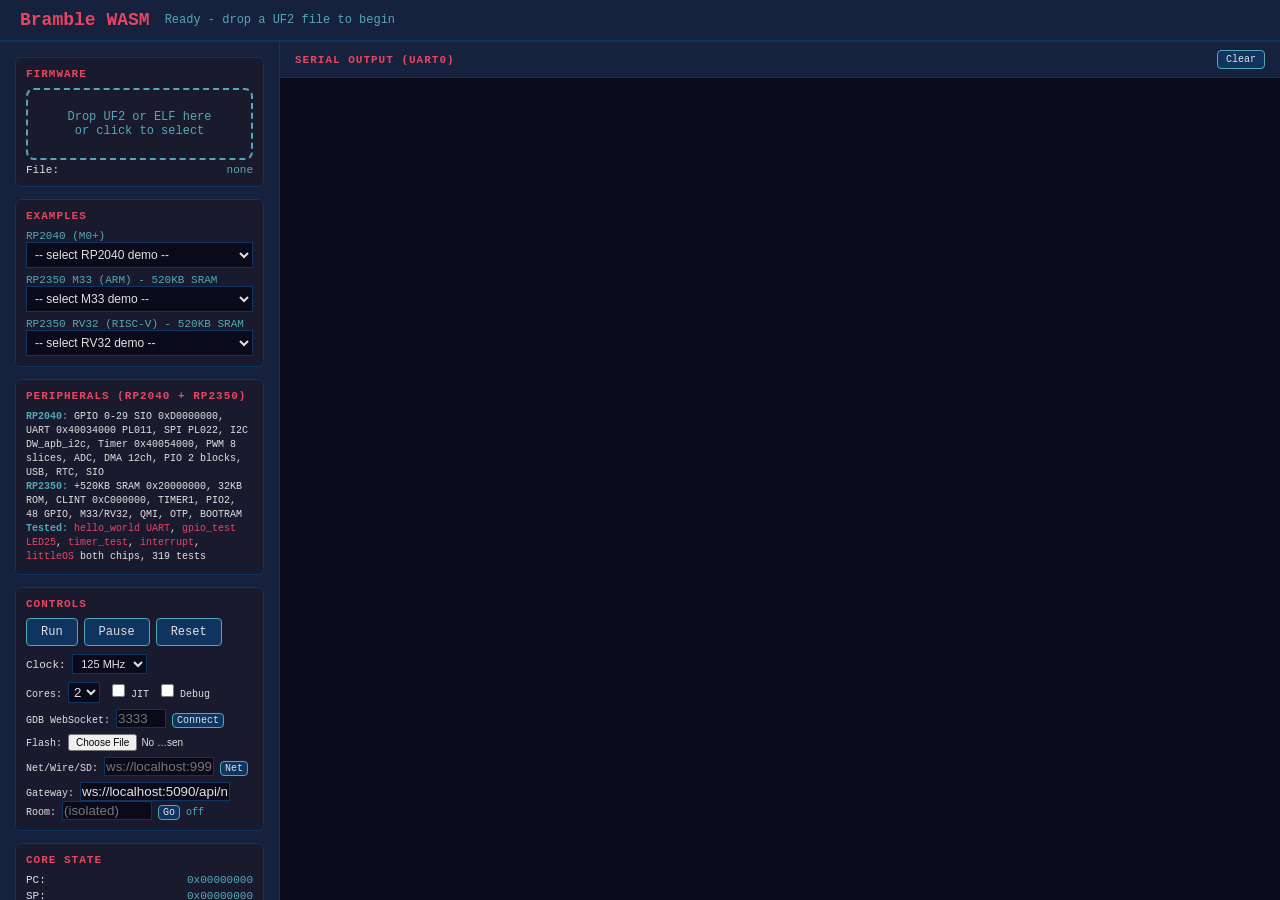
==== web/index.html @ 22266fb5 "BLE ADV + room: H4 ring fix, ADV/scancases, 0x88B5 share + beacons, ble_adv_rv32 + peer test" ====
<!DOCTYPE html>
<html lang="en">
<head>
<meta charset="UTF-8">
<meta name="viewport" content="width=device-width, initial-scale=1.0">
<title>Bramble WASM - RP2350 Emulator</title>
<link rel="icon" type="image/png" href="./bramble-logo.png">
<style>
  * { margin: 0; padding: 0; box-sizing: border-box; }
  body { font-family: 'Courier New', monospace; background: #1a1a2e; color: #e0e0e0; display: flex; flex-direction: column; height: 100vh; }
  header { background: #16213e; padding: 10px 20px; display: flex; align-items: center; gap: 15px; border-bottom: 2px solid #0f3460; }
  header h1 { font-size: 18px; color: #e94560; }
  .status { font-size: 12px; color: #53a8b6; }
  .main { display: flex; flex: 1; overflow: hidden; }
  .sidebar { width: 280px; background: #16213e; border-right: 1px solid #0f3460; padding: 15px; display: flex; flex-direction: column; gap: 12px; overflow-y: auto; }
  .panel { background: #1a1a2e; border: 1px solid #0f3460; border-radius: 6px; padding: 10px; }
  .panel h3 { font-size: 11px; text-transform: uppercase; color: #e94560; margin-bottom: 8px; letter-spacing: 1px; }
  .btn { background: #0f3460; color: #e0e0e0; border: 1px solid #53a8b6; padding: 6px 14px; border-radius: 4px; cursor: pointer; font-family: inherit; font-size: 12px; }
  .btn:hover { background: #53a8b6; color: #1a1a2e; }
  .btn:disabled { opacity: 0.4; cursor: not-allowed; }
  .btn-row { display: flex; gap: 6px; flex-wrap: wrap; }
  .gpio-grid { display: grid; grid-template-columns: repeat(8, 1fr); gap: 3px; }
  .gpio-pin { width: 100%; aspect-ratio: 1; border-radius: 3px; background: #0a0a1a; border: 1px solid #333; display: flex; align-items: center; justify-content: center; font-size: 8px; }
  .gpio-pin.high { background: #e94560; border-color: #e94560; }
  .gpio-pin.low { background: #0a0a1a; }
  .console-area { flex: 1; display: flex; flex-direction: column; overflow: hidden; }
  .console-header { background: #16213e; padding: 8px 15px; border-bottom: 1px solid #0f3460; display: flex; justify-content: space-between; align-items: center; }
  .console-header h3 { font-size: 11px; text-transform: uppercase; color: #e94560; letter-spacing: 1px; }
  #serial-output { flex: 1; background: #0a0a1a; padding: 10px 15px; overflow-y: auto; font-size: 13px; line-height: 1.5; white-space: pre-wrap; word-break: break-all; }
  .drop-zone { border: 2px dashed #53a8b6; border-radius: 8px; padding: 20px; text-align: center; color: #53a8b6; font-size: 12px; cursor: pointer; transition: all 0.2s; }
  .drop-zone:hover, .drop-zone.dragover { background: rgba(83,168,182,0.1); border-color: #e94560; }
  .info-row { display: flex; justify-content: space-between; font-size: 11px; margin-top: 4px; }
  .info-val { color: #53a8b6; }
  .perf { font-size: 10px; color: #666; margin-top: 5px; }
</style>
</head>
<body>

<header>
  <h1>Bramble WASM</h1>
  <span class="status" id="status">Loading...</span>
  <span class="status" id="perf-info"></span>
</header>

<div class="main">
  <div class="sidebar">
    <div class="panel">
      <h3>Firmware</h3>
      <div class="drop-zone" id="drop-zone">
        Drop UF2 or ELF here<br>or click to select
        <input type="file" id="file-input" accept=".uf2,.elf,.bin" style="display:none">
      </div>
      <div class="info-row"><span>File:</span><span class="info-val" id="fw-name">none</span></div>
    </div>

    <div class="panel">
      <h3>Examples</h3>
      <div style="display:flex;flex-direction:column;gap:6px">
        <label style="font-size:11px;color:#53a8b6">RP2040 (M0+)
          <select id="demo-rp2040" style="width:100%;background:#0a0a1a;color:#e0e0e0;border:1px solid #0f3460;padding:4px;font-size:12px" onchange="if(this.value){loadPreset(this.value);this.selectedIndex=0}">
            <option value="">-- select RP2040 demo --</option>
            <option value="hello_world.uf2">hello_world</option>
            <option value="gpio_test.uf2">gpio_test</option>
            <option value="timer_test.uf2">timer</option>
            <option value="interrupt_test.uf2">interrupt</option>
            <option value="name_prompt.uf2">name_prompt</option>
            <option value="littleos.uf2">littleOS</option>
            <option value="micropython_rp2040.uf2">MicroPython</option>
            <option value="spi_test.uf2">SPI 0x4003C000</option>
            <option value="i2c_test.uf2">I2C 0x40044000</option>
            <option value="pwm_test.uf2">PWM</option>
            <option value="adc_test.uf2">ADC</option>
            <option value="dma_test.uf2">DMA</option>
            <option value="pio_test.uf2">PIO</option>
            <option value="usb_test.uf2">USB</option>
            <option value="hello_usb.uf2">hello_usb CDC</option>
            <option value="clocks_test.uf2">Clocks</option>
            <option value="psm_test.uf2">PSM</option>
            <option value="fp_test.uf2">FP dbl</option>
            <option value="ws2812_test.uf2">WS2812</option>
            <option value="rtc_test.uf2">RTC</option>
            <option value="uart_echo.uf2">UART echo</option>
            <option value="wifi_scan.uf2">WiFi scan</option>
            <option value="wifi_ping.uf2">WiFi ping</option>
            <option value="wifi_webserver.uf2">WiFi webserver</option>
          </select>
        </label>
        <label style="font-size:11px;color:#53a8b6">RP2350 M33 (ARM) - 520KB SRAM
          <select id="demo-m33" style="width:100%;background:#0a0a1a;color:#e0e0e0;border:1px solid #0f3460;padding:4px;font-size:12px" onchange="if(this.value){loadPreset(this.value);this.selectedIndex=0}">
            <option value="">-- select M33 demo --</option>
            <option value="littleos_pico2.uf2">littleOS M33</option>
            <option value="hello_world_pico2.uf2">Hello M33</option>
            <option value="gpio_test_pico2.uf2">GPIO M33</option>
            <option value="timer_test_pico2.uf2">Timer M33</option>
            <option value="micropython_rp2350.uf2">MicroPython</option>
            <option value="spi_test_pico2.uf2">SPI M33</option>
            <option value="i2c_test_pico2.uf2">I2C M33</option>
            <option value="pwm_test_pico2.uf2">PWM M33</option>
            <option value="adc_test_pico2.uf2">ADC M33</option>
            <option value="dma_test_pico2.uf2">DMA M33</option>
            <option value="pio_test_pico2.uf2">PIO M33</option>
            <option value="usb_test_pico2.uf2">USB M33</option>
            <option value="clocks_test_pico2.uf2">Clocks M33</option>
            <option value="psm_test_pico2.uf2">PSM M33</option>
            <option value="fp_test_pico2.uf2">FP M33</option>
            <option value="ws2812_test_pico2.uf2">WS2812 M33</option>
            <option value="rtc_test_pico2.uf2">RTC M33</option>
            <option value="uart_echo_pico2.uf2">Echo M33</option>
            <option value="interrupt_test_pico2.uf2">IRQ M33</option>
            <option value="name_prompt_pico2.uf2">Name M33</option>
            <option value="wifi_scan_pico2.uf2">WiFi scan M33</option>
            <option value="wifi_ping_pico2.uf2">WiFi ping M33</option>
            <option value="wifi_webserver_pico2.uf2">WiFi webserver M33</option>
          </select>
        </label>
        <label style="font-size:11px;color:#53a8b6">RP2350 RV32 (RISC-V) - 520KB SRAM
          <select id="demo-rv32" style="width:100%;background:#0a0a1a;color:#e0e0e0;border:1px solid #0f3460;padding:4px;font-size:12px" onchange="if(this.value){loadPreset(this.value);this.selectedIndex=0}">
            <option value="">-- select RV32 demo --</option>
            <option value="littleos_pico2_riscv.uf2">littleOS RV32</option>
            <option value="hello_rv32.uf2">Hello RV32</option>
            <option value="gpio_rv32.uf2">GPIO RV32</option>
            <option value="timer_rv32.uf2">Timer RV32</option>
            <option value="interrupt_rv32.uf2">IRQ RV32</option>
            <option value="dualcore_rv32.uf2">Dual RV32</option>
            <option value="spi_rv32.uf2">SPI RV32</option>
            <option value="i2c_rv32.uf2">I2C RV32</option>
            <option value="pwm_rv32.uf2">PWM RV32</option>
            <option value="adc_rv32.uf2">ADC RV32</option>
            <option value="dma_rv32.uf2">DMA RV32</option>
            <option value="pio_rv32.uf2">PIO RV32</option>
            <option value="usb_rv32.uf2">USB RV32</option>
            <option value="clocks_rv32.uf2">Clocks RV32</option>
            <option value="psm_rv32.uf2">PSM RV32</option>
            <option value="ws2812_rv32.uf2">WS2812 RV32</option>
            <option value="rtc_rv32.uf2">RTC RV32</option>
            <option value="uart_echo_rv32.uf2">Echo RV32</option>
            <option value="name_prompt_rv32.uf2">Name RV32</option>
            <option value="wifi_rv32.uf2">WiFi SPI RV32</option>
            <option value="wifi_scan_rv32.uf2">WiFi scan RV32</option>
            <option value="wifi_ping_rv32.uf2">WiFi ping RV32</option>
            <option value="wifi_join_rv32.uf2">WiFi join RV32</option>
            <option value="wifi_ping6_rv32.uf2">WiFi ping6 RV32</option>
            <option value="wifi_webserver_rv32.uf2">WiFi webserver RV32</option>
            <option value="wifi_ble_adv_rv32.uf2">BLE advertise RV32</option>
          </select>
        </label>
      </div>
    </div>

    <div class="panel">
      <h3>Peripherals (RP2040 + RP2350)</h3>
      <div style="font-size:10px;line-height:1.4">
        <b style="color:#53a8b6">RP2040:</b> GPIO 0-29 SIO 0xD0000000, UART 0x40034000 PL011, SPI PL022, I2C DW_apb_i2c, Timer 0x40054000, PWM 8 slices, ADC, DMA 12ch, PIO 2 blocks, USB, RTC, SIO<br>
        <b style="color:#53a8b6">RP2350:</b> +520KB SRAM 0x20000000, 32KB ROM, CLINT 0xC000000, TIMER1, PIO2, 48 GPIO, M33/RV32, QMI, OTP, BOOTRAM<br>
        <b style="color:#53a8b6">Tested:</b> <span style="color:#e94560">hello_world UART</span>, <span style="color:#e94560">gpio_test LED25</span>, <span style="color:#e94560">timer_test</span>, <span style="color:#e94560">interrupt</span>, <span style="color:#e94560">littleOS</span> both chips, 319 tests
      </div>
    </div>

    <div class="panel">
      <h3>Controls</h3>
      <div class="btn-row">
        <button class="btn" id="btn-run">Run</button>
        <button class="btn" id="btn-pause">Pause</button>
        <button class="btn" id="btn-reset">Reset</button>
      </div>
      <div style="margin-top:8px">
        <label style="font-size:11px">Clock: </label>
        <select id="clock-select" style="background:#0a0a1a;color:#e0e0e0;border:1px solid #0f3460;padding:2px 4px;font-size:11px">
          <option value="1">1 MHz</option>
          <option value="12">12 MHz</option>
          <option value="50">50 MHz</option>
          <option value="125" selected>125 MHz</option>
          <option value="150">150 MHz</option>
          <option value="250">250 MHz</option>
        </select>
      </div>
      <div style="margin-top:8px; font-size:10px">
        <label>Cores: <select id="cores-select" style="background:#0a0a1a;color:#e0e0e0;border:1px solid #0f3460;padding:1px"><option value="1">1</option><option value="2" selected>2</option></select></label>
        <label style="margin-left:6px"><input type="checkbox" id="chk-jit"> JIT</label>
        <label style="margin-left:6px"><input type="checkbox" id="chk-debug"> Debug</label>
      </div>
      <div style="margin-top:6px; font-size:10px">
        <label>GDB WebSocket: <input id="gdb-port" placeholder="3333" style="width:50px;background:#0a0a1a;color:#e0e0e0;border:1px solid #0f3460;padding:1px"> <button class="btn" style="padding:1px 4px;font-size:10px" onclick="connectGDB()">Connect</button></label>
      </div>
      <div style="margin-top:6px; font-size:10px">
        <label>Flash: <input id="flash-file" type="file" style="width:120px;font-size:10px"></label>
      </div>
      <div style="margin-top:6px; font-size:10px">
        <label>Net/Wire/SD: <input id="net-url" placeholder="ws://localhost:9999" style="width:110px;background:#0a0a1a;color:#e0e0e0;border:1px solid #0f3460;padding:1px"> <button class="btn" style="padding:1px 4px;font-size:10px" onclick="connectNet()">Net</button></label>
      </div>
      <div style="margin-top:6px; font-size:10px">
        <label>Gateway: <input id="gw-url" placeholder="ws://localhost:5090/api/network-gateway" style="width:150px;background:#0a0a1a;color:#e0e0e0;border:1px solid #0f3460;padding:1px" value="ws://localhost:5090/api/network-gateway"></label><br>
        <label>Room: <input id="gw-room" placeholder="(isolated)" style="width:90px;background:#0a0a1a;color:#e0e0e0;border:1px solid #0f3460;padding:1px"></label>
        <button class="btn" style="padding:1px 4px;font-size:10px" onclick="connectGateway()">Go</button>
        <span id="gw-status" style="color:#53a8b6">off</span>
      </div>
    </div>

    <div class="panel">
      <h3>Core State</h3>
      <div class="info-row"><span>PC:</span><span class="info-val" id="core-pc">0x00000000</span></div>
      <div class="info-row"><span>SP:</span><span class="info-val" id="core-sp">0x00000000</span></div>
      <div class="info-row"><span>Status:</span><span class="info-val" id="core-status">idle</span></div>
      <div class="info-row"><span>MIPS:</span><span class="info-val" id="core-mips">0</span></div>
    </div>

    <div class="panel">
      <h3>GPIO (0-15)</h3>
      <div class="gpio-grid" id="gpio-low"></div>
    </div>
    <div class="panel">
      <h3>GPIO (16-29)</h3>
      <div class="gpio-grid" id="gpio-high"></div>
    </div>

    <div class="panel">
      <h3>UART Input</h3>
      <div style="display:flex;gap:4px">
        <input type="text" id="uart-input" placeholder="Type to send..." 
               style="flex:1;background:#0a0a1a;color:#e0e0e0;border:1px solid #0f3460;padding:4px 8px;font-size:12px;font-family:inherit">
        <button class="btn" id="btn-send">Send</button>
      </div>
    </div>

    <div class="panel">
      <h3>Memory</h3>
      <div class="btn-row">
        <input type="text" id="mem-addr" placeholder="0x10000000" 
               style="width:100px;background:#0a0a1a;color:#e0e0e0;border:1px solid #0f3460;padding:4px;font-size:11px;font-family:inherit">
        <button class="btn" id="btn-read-mem">Read32</button>
        <span class="info-val" id="mem-val" style="font-size:11px;line-height:28px">-</span>
      </div>
    </div>

    <div class="panel">
      <h3>Devtools (18)</h3>
      <div class="btn-row" style="gap:4px">
        <button class="btn" style="padding:2px 6px;font-size:10px" onclick="devStart('coverage')">Cov</button>
        <button class="btn" style="padding:2px 6px;font-size:10px" onclick="devStart('trace')">Trace</button>
        <button class="btn" style="padding:2px 6px;font-size:10px" onclick="devStart('hotspots')">Hot</button>
        <button class="btn" style="padding:2px 6px;font-size:10px" onclick="devStart('profile')">Prof</button>
        <button class="btn" style="padding:2px 6px;font-size:10px" onclick="devStart('callgraph')">Call</button>
        <button class="btn" style="padding:2px 6px;font-size:10px" onclick="devStart('vcd')">VCD</button>
        <button class="btn" style="padding:2px 6px;font-size:10px" onclick="devStart('irq')">IRQ</button>
        <button class="btn" style="padding:2px 6px;font-size:10px" onclick="devStart('stack')">Stack</button>
        <button class="btn" style="padding:2px 6px;font-size:10px" onclick="devStart('heatmap')">Heat</button>
      </div>
      <div class="btn-row" style="gap:4px;margin-top:4px">
        <button class="btn" style="padding:2px 6px;font-size:10px" onclick="devDump()">Dump+Download</button>
        <span class="info-val" id="dev-status" style="font-size:10px">idle</span>
      </div>
      <div style="font-size:10px;margin-top:4px">proxy: <code>python3 web/net_proxy.py --ws 8765</code></div>
    </div>

    <div class="panel">
      <h3>Threads</h3>
      <div class="info-row"><span>Isolated:</span><span class="info-val" id="sb-status">?</span></div>
      <div class="info-row"><span>Mode:</span><span class="info-val" id="thread-mode">cooperative</span></div>
      <div style="font-size:10px">Serve with COOP/COEP for SAB threads:<br><code>python3 web/serve_coop.py 8080</code></div>
    </div>

    <div class="panel">
      <h3>WASM Tests</h3>
      <div class="btn-row">
        <button class="btn" style="padding:2px 6px;font-size:10px" onclick="runWasmTests()">Run 319 (Node)</button>
      </div>
      <div style="font-size:10px">node test-wasm.js == ctest; MicroPython REPL via USB-CDC + <code>-stdin</code></div>
    </div>
  </div>

  <div class="console-area">
    <div class="console-header">
      <h3>Serial Output (UART0)</h3>
      <button class="btn" id="btn-clear" style="padding:3px 8px;font-size:10px">Clear</button>
    </div>
    <div id="serial-output"></div>
  </div>
</div>

<script type="module">
import BrambleModule from './bramble.wasm.js';

let mod = null;
let running = false;
let rafId = null;
// ~29ms of emulation per frame at 17 MIPS (WASM); 2.5M janks the tab (~144ms).
// Full 125MHz realtime would need ~80+ MIPS, so heavy firmware runs ~1/5 realtime.
const CYCLES_PER_FRAME = 500_000;
let lastFrameTime = 0;
let totalInstructions = 0;
let uartText = '';

const $ = id => document.getElementById(id);
const serialEl = $('serial-output');

function appendSerial(ch) {
  uartText += ch;
  if (uartText.length > 10000) uartText = uartText.slice(-8000);
  serialEl.textContent = uartText;
  serialEl.scrollTop = serialEl.scrollHeight;
}

function updateGpio() {
  const lo = $('gpio-low');
  const hi = $('gpio-high');
  if (!lo.children.length) {
    for (let i = 0; i < 16; i++) lo.innerHTML += `<div class="gpio-pin" id="gpio-${i}">${i}</div>`;
    for (let i = 16; i < 30; i++) hi.innerHTML += `<div class="gpio-pin" id="gpio-${i}">${i}</div>`;
  }
  for (let i = 0; i < 30; i++) {
    const val = mod._bramble_get_gpio_raw(i) || mod._bramble_get_gpio(i);
    const el = $(`gpio-${i}`);
    if (el) el.className = 'gpio-pin ' + (val ? 'high' : 'low');
  }
}

function updateCoreState() {
  const pcBuf = mod._malloc(4);
  const spBuf = mod._malloc(4);
  mod._bramble_get_core_state(0, pcBuf, spBuf);
  const pc = mod.HEAPU32[pcBuf >> 2];
  const sp = mod.HEAPU32[spBuf >> 2];
  mod._free(pcBuf);
  mod._free(spBuf);
  $('core-pc').textContent = '0x' + pc.toString(16).padStart(8, '0');
  $('core-sp').textContent = '0x' + sp.toString(16).padStart(8, '0');
  let st = mod._bramble_is_halted() ? 'halted' : 'running';
  try { if (mod._bramble_gdb_is_hit()) st = 'gdb-stop core' + mod._bramble_gdb_hit_core(); } catch(e) {}
  $('core-status').textContent = st;
}

function frame() {
  if (!running) return;

  const now = performance.now();
  const elapsed = now - lastFrameTime;
  if (elapsed > 16) {
    const steps = mod._bramble_step(CYCLES_PER_FRAME);
    totalInstructions += steps;

    // pump guest ETH frames -> gateway WebSocket (raw, no prefix)
    try {
      const gw = window.brambleGW;
      if (gw && gw.readyState === 1) {
        for (let i = 0; i < 16; i++) {
          const ptr = mod._malloc(2048);
          const got = mod._bramble_eth_pop_tx(ptr, 2048);
          if (got <= 0) { mod._free(ptr); break; }
          gw.send(mod.HEAPU8.slice(ptr, ptr + got));
          mod._free(ptr);
        }
      }
    } catch(e) {}

    // pump GDB TX -> WebSocket (non-blocking RSP)
    try {
      const n = mod._bramble_gdb_tx_len();
      if (n > 0 && window.brambleGDB && window.brambleGDB.readyState === 1) {
        const ptr = mod._malloc(n);
        const got = mod._bramble_gdb_pop_tx(ptr, n);
        window.brambleGDB.send(mod.HEAPU8.slice(ptr, ptr + got));
        mod._free(ptr);
      }
    } catch(e) {}

    let ch;
    while ((ch = mod._bramble_read_uart(0)) !== -1) {
      appendSerial(String.fromCharCode(ch));
    }

    updateCoreState();
    updateGpio();

    const mips = elapsed > 0 ? ((totalInstructions / elapsed) * 1000 / 1e6).toFixed(1) : 0;
    $('core-mips').textContent = mips;
    $('perf-info').textContent = `${mips} MIPS | ${(totalInstructions/1e6).toFixed(1)}M total`;

    lastFrameTime = now;
  }

  rafId = requestAnimationFrame(frame);
}

$('btn-run').onclick = () => {
  if (!mod) return;
  running = true;
  lastFrameTime = performance.now();
  frame();
  $('status').textContent = 'Running';
};

$('btn-pause').onclick = () => {
  running = false;
  if (rafId) cancelAnimationFrame(rafId);
  $('status').textContent = 'Paused';
};

$('btn-reset').onclick = () => {
  if (!mod) return;
  running = false;
  if (rafId) cancelAnimationFrame(rafId);
  mod._bramble_reset();
  uartText = '';
  serialEl.textContent = '';
  totalInstructions = 0;
  updateCoreState();
  $('status').textContent = 'Reset';
};

$('clock-select').onchange = (e) => {
  if (!mod) return;
  mod._bramble_set_clock(parseInt(e.target.value));
};

$('btn-clear').onclick = () => { uartText = ''; serialEl.textContent = ''; };

$('btn-send').onclick = () => {
  if (!mod) return;
  const text = $('uart-input').value;
  for (const ch of text) mod._bramble_write_uart(ch.charCodeAt(0));
  // CR submits the line: USB REPLs (MicroPython) want raw CR, UART shells
  // get CR->LF via feed_uart_rx. Sent only when there is text to submit.
  if (text.length) mod._bramble_write_uart(13);
  $('uart-input').value = '';
};

$('uart-input').onkeydown = (e) => {
  if (e.key === 'Enter') $('btn-send').click();
};

$('btn-read-mem').onclick = () => {
  if (!mod) return;
  const addr = parseInt($('mem-addr').value, 16);
  if (isNaN(addr)) return;
  const val = mod._bramble_mem_read32(addr);
  $('mem-val').textContent = '0x' + (val >>> 0).toString(16).padStart(8, '0');
};

async function loadFirmware(data, name) {
  if (!mod) return;
  running = false;
  if (rafId) cancelAnimationFrame(rafId);

  // Auto-detect arch from filename
  const isRV = /riscv|rv32/i.test(name);
  const isPico2 = /pico2/i.test(name);
  const arch = isRV ? 1 : (isPico2 ? 2 : 0);
  mod._bramble_init(arch);
  mod._bramble_set_clock(parseInt($('clock-select').value));
  try {
    mod._bramble_set_cores(parseInt($('cores-select').value || '2'));
    mod._bramble_set_jit($('chk-jit')?.checked ? 1 : 0);
    mod._bramble_set_debug($('chk-debug')?.checked ? 1 : 0, -1);
  } catch(e) {}

  uartText = '';
  serialEl.textContent = '';
  totalInstructions = 0;
  $('fw-name').textContent = name;

  const ptr = mod._malloc(data.length);
  mod.HEAPU8.set(data, ptr);

  let blocks;
  if (name.endsWith('.uf2')) {
    blocks = mod._bramble_load_uf2(ptr, data.length);
    $('status').textContent = `Loaded UF2 (${blocks} blocks)`;
  } else {
    blocks = mod._bramble_load_elf(ptr, data.length);
    $('status').textContent = blocks ? 'Loaded ELF' : 'ELF load failed';
  }
  mod._free(ptr);
  mod._bramble_reset();

  $('status').textContent += ` - ${name}`;
  updateCoreState();
}
window.loadPreset = async (name) => {
  $('status').textContent = `Fetching ${name}...`;
  try {
    const res = await fetch('./' + name);
    if (!res.ok) throw new Error(`HTTP ${res.status}`);
    const buf = new Uint8Array(await res.arrayBuffer());
    await loadFirmware(buf, name);
  } catch(e) { $('status').textContent = `Failed ${name}: ${e.message}`; }
};
// OpenHW-style network gateway: raw Ethernet frames <-> gVisor NAT/DHCP.
// Same protocol the ESP/STM32 simulators use: ws://host:5090/api/network-gateway[?sessionId=room]
window.connectGateway = () => {
  if (!mod) return;
  try { if (window.brambleGW) window.brambleGW.close(); } catch(e) {}
  let url = ($('gw-url').value || 'ws://localhost:5090/api/network-gateway').trim();
  const room = ($('gw-room').value || '').trim();
  if (room) url += (url.includes('?') ? '&' : '?') + 'sessionId=' + encodeURIComponent(room);
  const ws = new WebSocket(url);
  ws.binaryType = 'arraybuffer';
  ws.onopen = () => {
    $('gw-status').textContent = 'on';
    $('status').textContent = `Gateway ${url} open`;
    window.brambleGW = ws;
    try { mod._bramble_eth_set_uplink(1); } catch(e) {}
  };
  ws.onclose = () => {
    $('gw-status').textContent = 'off';
    if (window.brambleGW === ws) window.brambleGW = null;
    try { mod._bramble_eth_set_uplink(0); } catch(e) {}
  };
  ws.onerror = () => { $('gw-status').textContent = 'err'; };
  ws.onmessage = (e) => {
    const arr = e.data instanceof ArrayBuffer ? new Uint8Array(e.data) : new Uint8Array(0);
    if (arr.length < 14 || arr.length > 1522) return;  // raw ETH frame only
    const ptr = mod._malloc(arr.length);
    mod.HEAPU8.set(arr, ptr);
    try { mod._bramble_eth_push_rx(ptr, arr.length); } catch(err) {}
    mod._free(ptr);
  };
};
window.connectGDB = () => {  // Proxy: python3 web/net_proxy.py --ws 8765 --gdb-tcp 3333
  // Browser WS /gdb <-> proxy TCP :3333 <-> arm-none-eabi-gdb
  const base = ($('net-url').value || 'ws://localhost:8765').replace(/\/uart\/?$/, '');
  const url = base.replace(/\/$/, '') + '/gdb';
  try {
    const ws = new WebSocket(url);
    ws.binaryType = 'arraybuffer';
    ws.onopen = () => {
      $('status').textContent = `GDB ${url} open -> :3333`;
      window.brambleGDB = ws;
      try { mod._bramble_gdb_enable(1); } catch(e) {}
    };
    const pushGdb = (u8) => {
      const ptr = mod._malloc(u8.length);
      mod.HEAPU8.set(u8, ptr);
      try { mod._bramble_gdb_push_rx(ptr, u8.length); } catch(e) {}
      mod._free(ptr);
    };
    ws.onmessage = (e) => {
      const u8 = e.data instanceof ArrayBuffer ? new Uint8Array(e.data)
        : typeof e.data === 'string' ? new TextEncoder().encode(e.data) : new Uint8Array(e.data);
      pushGdb(u8);
    };
    // pump TX queue -> WS each frame
    if (!window._gdbPump) {
      window._gdbPump = setInterval(() => {
        try {
          const n = mod._bramble_gdb_tx_len();
          if (n > 0 && window.brambleGDB && window.brambleGDB.readyState === 1) {
            const ptr = mod._malloc(n);
            const got = mod._bramble_gdb_pop_tx(ptr, n);
            const out = mod.HEAPU8.slice(ptr, ptr + got);
            mod._free(ptr);
            window.brambleGDB.send(out);
          }
          if (mod._bramble_gdb_is_hit()) {
            $('core-status').textContent = 'gdb-stop core' + mod._bramble_gdb_hit_core();
          }
        } catch(e) {}
      }, 16);
    }
    ws.onclose = () => { try { mod._bramble_gdb_enable(0); } catch(e) {} };
    ws.onerror = () => $('status').textContent = `GDB ${url} error (run net_proxy.py)`;
  } catch(e){ $('status').textContent = `GDB err ${e.message}`; }
};
window.connectNet = () => {
  const url = $('net-url').value || 'ws://localhost:8765/uart';
  const isEth = /\/eth/.test(url);
  const wsUrl = isEth ? url : url;
  try {
    const ws = new WebSocket(wsUrl);
    ws.binaryType = 'arraybuffer';
    ws.onopen = () => {
      $('status').textContent = `Net ${wsUrl} open`;
      window.brambleNetSocket = ws;
      try { mod._bramble_net_set_connected(1); mod._bramble_net_enable(1); } catch(e) {}
    };
    ws.onmessage = (e) => {
      const arr = e.data instanceof ArrayBuffer ? new Uint8Array(e.data)
        : typeof e.data === 'string' ? new TextEncoder().encode(e.data) : new Uint8Array(0);
      if (!arr.length) return;
      // Demux proxy prefixes: W(sock,len,payload) / S(sock,1,code) / ETH frame / raw UART
      // Proxy DATA comes as [sock<8, len_lo, len_hi, payload...] (no magic)
      if (arr[0] < 8 && arr.length >= 3 && arr.length === 3 + (arr[1] | (arr[2] << 8)) && (arr[1] | (arr[2] << 8)) > 0) {
        const payload = arr.slice(3);
        const ptr = mod._malloc(payload.length);
        mod.HEAPU8.set(payload, ptr);
        try { mod._bramble_w5500_push_rx(arr[0], ptr, payload.length); } catch(err) {}
        mod._free(ptr);
      } else if (arr[0] === 0x57 && arr.length >= 4) {
        const sock = arr[1], ln = arr[2] | (arr[3] << 8);
        const payload = arr.slice(4, 4 + ln);
        const ptr = mod._malloc(payload.length);
        mod.HEAPU8.set(payload, ptr);
        try { mod._bramble_w5500_push_rx(sock, ptr, payload.length); } catch(err) {}
        mod._free(ptr);
      } else if (arr[0] === 0x53 && arr.length >= 4) {
        try { mod._bramble_w5500_push_status(arr[1], arr[3]); } catch(err) {}
      } else if (arr.length >= 6 && arr[0] === 0x45 && arr[1] === 0x54 && arr[2] === 0x48) {
        const ln = arr[4] | (arr[5] << 8);
        const frame = arr.slice(6, 6 + ln);
        const ptr = mod._malloc(frame.length);
        mod.HEAPU8.set(frame, ptr);
        try { mod._bramble_eth_push_rx(ptr, frame.length); } catch(err) {}
        mod._free(ptr);
      } else if (arr.length >= 14) {
        // Heuristic: looks like raw ETH frame -> vnet, else UART
        // Try ETH first only when /eth URL, else UART
        if (isEth) {
          const ptr = mod._malloc(arr.length);
          mod.HEAPU8.set(arr, ptr);
          try { mod._bramble_eth_push_rx(ptr, arr.length); } catch(err) {}
          mod._free(ptr);
        } else {
          const ptr = mod._malloc(arr.length);
          mod.HEAPU8.set(arr, ptr);
          try { mod._bramble_net_push_rx(ptr, arr.length); } catch(err) {
            for (const b of arr) mod._bramble_write_uart(b);
          }
          mod._free(ptr);
        }
      } else {
        const ptr = mod._malloc(arr.length);
        mod.HEAPU8.set(arr, ptr);
        try { mod._bramble_net_push_rx(ptr, arr.length); } catch(err) {
          for (const b of arr) mod._bramble_write_uart(b);
        }
        mod._free(ptr);
      }
    };
    ws.onclose = () => { try { mod._bramble_net_set_connected(0); } catch(e) {} };
    ws.onerror = () => $('status').textContent = `Net ${wsUrl} error (run net_proxy.py)`;
  } catch(e){ $('status').textContent = `Net err ${e.message}`; }
};
// Wire BroadcastChannel RX -> UART/GPIO/ETH (peer tabs)
window.brambleWireRx = (uart, ch) => {
  try { mod._bramble_write_uart(ch); } catch(e) {}
};
window.brambleGpioRx = (pin, value) => {
  try { mod._bramble_mem_write32(0x40014000 + pin * 8, value ? 1 : 0); } catch(e) {}
};
window.brambleEthRx = (data) => {
  try {
    const u8 = data instanceof Uint8Array ? data : new Uint8Array(data);
    const ptr = mod._malloc(u8.length);
    mod.HEAPU8.set(u8, ptr);
    mod._bramble_eth_push_rx(ptr, u8.length);
    mod._free(ptr);
  } catch(e) {}
};
window.devStart = (which) => {
  try {
    if (which === 'coverage') mod._bramble_coverage_start();
    else if (which === 'trace') mod._bramble_trace_start();
    else if (which === 'hotspots') mod._bramble_hotspots_start(20);
    else if (which === 'profile') mod._bramble_profile_start();
    else if (which === 'callgraph') mod._bramble_callgraph_start();
    else if (which === 'vcd') mod._bramble_gpiotrace_start();
    else if (which === 'irq') mod._bramble_irqlat_start();
    else if (which === 'stack') mod._bramble_stackcheck_start();
    else if (which === 'heatmap') mod._bramble_heatmap_start();
    $('dev-status').textContent = which + ' on';
  } catch(e) { $('dev-status').textContent = 'err ' + e.message; }
};
window.devDump = () => {
  try {
    mod._bramble_coverage_dump(); mod._bramble_hotspots_report();
    mod._bramble_profile_dump(); mod._bramble_callgraph_dump();
    mod._bramble_irqlat_report(); mod._bramble_stackcheck_report();
    mod._bramble_heatmap_dump(); mod._bramble_gpiotrace_stop(); mod._bramble_trace_stop();
    const files = ['/coverage.bin','/trace.bin','/profile.csv','/callgraph.dot','/gpio.vcd','/heatmap.csv'];
    for (const f of files) {
      try {
        const bytes = mod.FS.readFile(f);
        const blob = new Blob([bytes], {type:'application/octet-stream'});
        const a = document.createElement('a');
        a.href = URL.createObjectURL(blob); a.download = f.slice(1);
        a.click(); setTimeout(()=>URL.revokeObjectURL(a.href), 2000);
      } catch(e) {}
    }
    $('dev-status').textContent = 'dumped';
  } catch(e) { $('dev-status').textContent = 'err ' + e.message; }
};
window.runWasmTests = async () => {
  $('status').textContent = 'See node test-wasm.js (319 tests)';
  try {
    const res = await fetch('./bramble.wasm.wasm');
    $('status').textContent = `WASM ${(await res.arrayBuffer()).byteLength}B ready; run: node test-wasm.js`;
  } catch(e) { $('status').textContent = 'test err ' + e.message; }
};
document.getElementById('chk-jit')?.addEventListener('change', e=>{
  try { mod._bramble_set_jit(e.target.checked ? 1 : 0); } catch(err) {}
  $('status').textContent = `JIT ${e.target.checked?'on':'off'}`;
});
document.getElementById('chk-debug')?.addEventListener('change', e=>{
  try { mod._bramble_set_debug(e.target.checked ? 1 : 0, -1); } catch(err) {}
  $('status').textContent = `Debug ${e.target.checked?'on':'off'}`;
});
document.getElementById('cores-select')?.addEventListener('change', e=>{
  try { mod._bramble_set_cores(parseInt(e.target.value)); } catch(err) {}
  $('status').textContent = `Cores ${e.target.value} (cooperative)`;
});
document.getElementById('flash-file')?.addEventListener('change', async e=>{
  const f = e.target.files[0]; if(!f || !mod) return;
  const buf = new Uint8Array(await f.arrayBuffer());
  const ptr = mod._malloc(buf.length); mod.HEAPU8.set(buf, ptr);
  try {
    const name = f.name.toLowerCase();
    if (name.includes('sdcard') || name.endsWith('.img')) {
      // Heuristic: SD image vs flash image by size (>4MB = SD)
      if (buf.length > 4*1024*1024) {
        mod._bramble_sdcard_load(ptr, buf.length, 1);
        $('status').textContent = `SD ${f.name} ${buf.length} bytes on SPI1`;
      } else {
        mod._bramble_flash_write(ptr, buf.length, 0);
        mod.ccall('flash_persist_set_path', null, ['string'], ['/flash.bin']);
        try { mod._bramble_flash_save(); } catch(err) {}
        $('status').textContent = `Flash ${f.name} ${buf.length} bytes -> MEMFS/IDBFS`;
      }
    } else {
      mod._bramble_flash_write(ptr, buf.length, 0);
      $('status').textContent = `Flash ${f.name} ${buf.length} bytes staged`;
    }
  } catch(err) { $('status').textContent = `Flash err ${err.message}`; }
  mod._free(ptr);
});

const dropZone = $('drop-zone');
const fileInput = $('file-input');

dropZone.onclick = () => fileInput.click();
dropZone.ondragover = (e) => { e.preventDefault(); dropZone.classList.add('dragover'); };
dropZone.ondragleave = () => dropZone.classList.remove('dragover');
dropZone.ondrop = (e) => {
  e.preventDefault();
  dropZone.classList.remove('dragover');
  const file = e.dataTransfer.files[0];
  if (file) file.arrayBuffer().then(buf => loadFirmware(new Uint8Array(buf), file.name));
};
fileInput.onchange = (e) => {
  const file = e.target.files[0];
  if (file) file.arrayBuffer().then(buf => loadFirmware(new Uint8Array(buf), file.name));
};

$('status').textContent = 'Initializing WASM...';

try {
  mod = await BrambleModule({
    print: (t) => console.log(t),
    printErr: (t) => console.log(t)
  });
  try {
    $('sb-status').textContent = (typeof crossOriginIsolated !== 'undefined' && crossOriginIsolated) ? 'yes (SAB)' : 'no (coop)';
    $('thread-mode').textContent = (typeof crossOriginIsolated !== 'undefined' && crossOriginIsolated) ? 'coop (SAB ready, rebuild -pthread for workers)' : 'cooperative';
  } catch(e) {}
  $('status').textContent = 'Ready - drop a UF2 file to begin';
  $('btn-run').disabled = false;
  $('btn-pause').disabled = false;
  $('btn-reset').disabled = false;
} catch (err) {
  $('status').textContent = 'Error: ' + err.message;
  console.error(err);
}
</script>
</body>
</html>
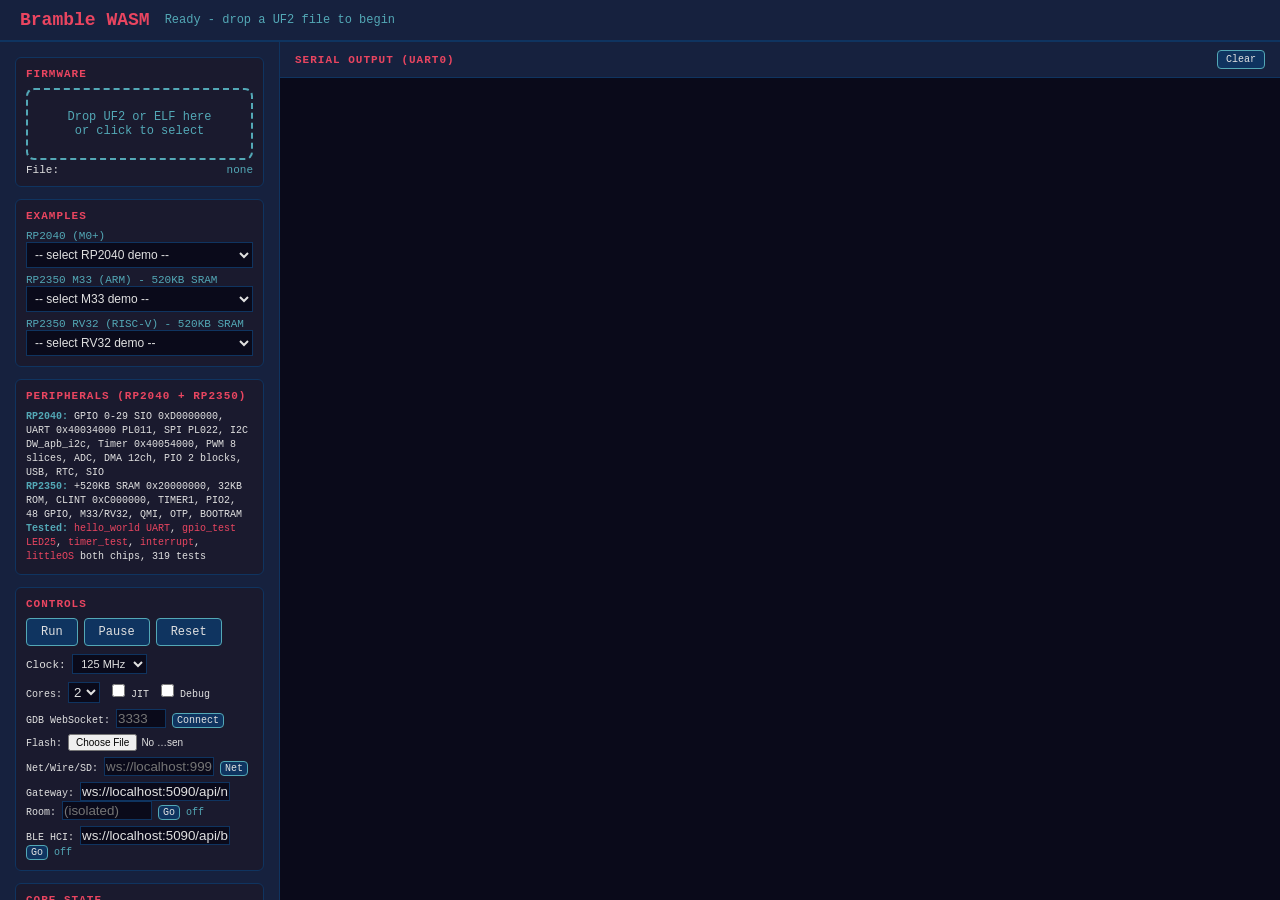
==== commit b590346f: "Browser BLE UI panel + NAT64/DNS64 (WKP+NAT+DNS64+RDNSS); rebuilt WASMs Browser BLE HCI panel in web" ====
--- a/web/index.html
+++ b/web/index.html
@@ -194,6 +194,11 @@
         <button class="btn" style="padding:1px 4px;font-size:10px" onclick="connectGateway()">Go</button>
         <span id="gw-status" style="color:#53a8b6">off</span>
       </div>
+      <div style="margin-top:6px; font-size:10px">
+        <label>BLE HCI: <input id="ble-url" placeholder="ws://localhost:5090/api/ble-gateway" style="width:150px;background:#0a0a1a;color:#e0e0e0;border:1px solid #0f3460;padding:1px" value="ws://localhost:5090/api/ble-gateway"></label><br>
+        <button class="btn" style="padding:1px 4px;font-size:10px" onclick="connectBleHci()">Go</button>
+        <span id="ble-status" style="color:#53a8b6">off</span>
+      </div>
     </div>
 
     <div class="panel">
@@ -347,6 +352,20 @@
           const got = mod._bramble_eth_pop_tx(ptr, 2048);
           if (got <= 0) { mod._free(ptr); break; }
           gw.send(mod.HEAPU8.slice(ptr, ptr + got));
+          mod._free(ptr);
+        }
+      }
+    } catch(e) {}
+
+    // pump guest BLE HCI frames -> ble-gateway WebSocket (raw H4)
+    try {
+      const bh = window.brambleBleHci;
+      if (bh && bh.readyState === 1) {
+        for (let i = 0; i < 16; i++) {
+          const ptr = mod._malloc(2048);
+          const got = mod._bramble_bt_hci_pop_tx(ptr, 2048);
+          if (got <= 0) { mod._free(ptr); break; }
+          bh.send(mod.HEAPU8.slice(ptr, ptr + got));
           mod._free(ptr);
         }
       }
@@ -512,6 +531,35 @@
     const ptr = mod._malloc(arr.length);
     mod.HEAPU8.set(arr, ptr);
     try { mod._bramble_eth_push_rx(ptr, arr.length); } catch(err) {}
+    mod._free(ptr);
+  };
+};
+// BLE HCI uplink: raw H4 packets <-> Bumble/physical via gateway ble-gateway.
+// Same protocol as cli.js --ble-hci: ws://host:5090/api/ble-gateway
+window.connectBleHci = () => {
+  if (!mod) return;
+  try { if (window.brambleBleHci) window.brambleBleHci.close(); } catch(e) {}
+  const url = ($('ble-url').value || 'ws://localhost:5090/api/ble-gateway').trim();
+  const ws = new WebSocket(url);
+  ws.binaryType = 'arraybuffer';
+  ws.onopen = () => {
+    $('ble-status').textContent = 'on';
+    $('status').textContent = `BLE HCI ${url} open`;
+    window.brambleBleHci = ws;
+    try { mod._bramble_bt_hci_enable(1); } catch(e) {}
+  };
+  ws.onclose = () => {
+    $('ble-status').textContent = 'off';
+    if (window.brambleBleHci === ws) window.brambleBleHci = null;
+    try { mod._bramble_bt_hci_enable(0); } catch(e) {}
+  };
+  ws.onerror = () => { $('ble-status').textContent = 'err'; };
+  ws.onmessage = (e) => {
+    const arr = e.data instanceof ArrayBuffer ? new Uint8Array(e.data) : new Uint8Array(0);
+    if (arr.length < 2 || arr.length > 1088) return;  // raw H4 packet only
+    const ptr = mod._malloc(arr.length);
+    mod.HEAPU8.set(arr, ptr);
+    try { mod._bramble_bt_hci_push_rx(ptr, arr.length); } catch(err) {}
     mod._free(ptr);
   };
 };
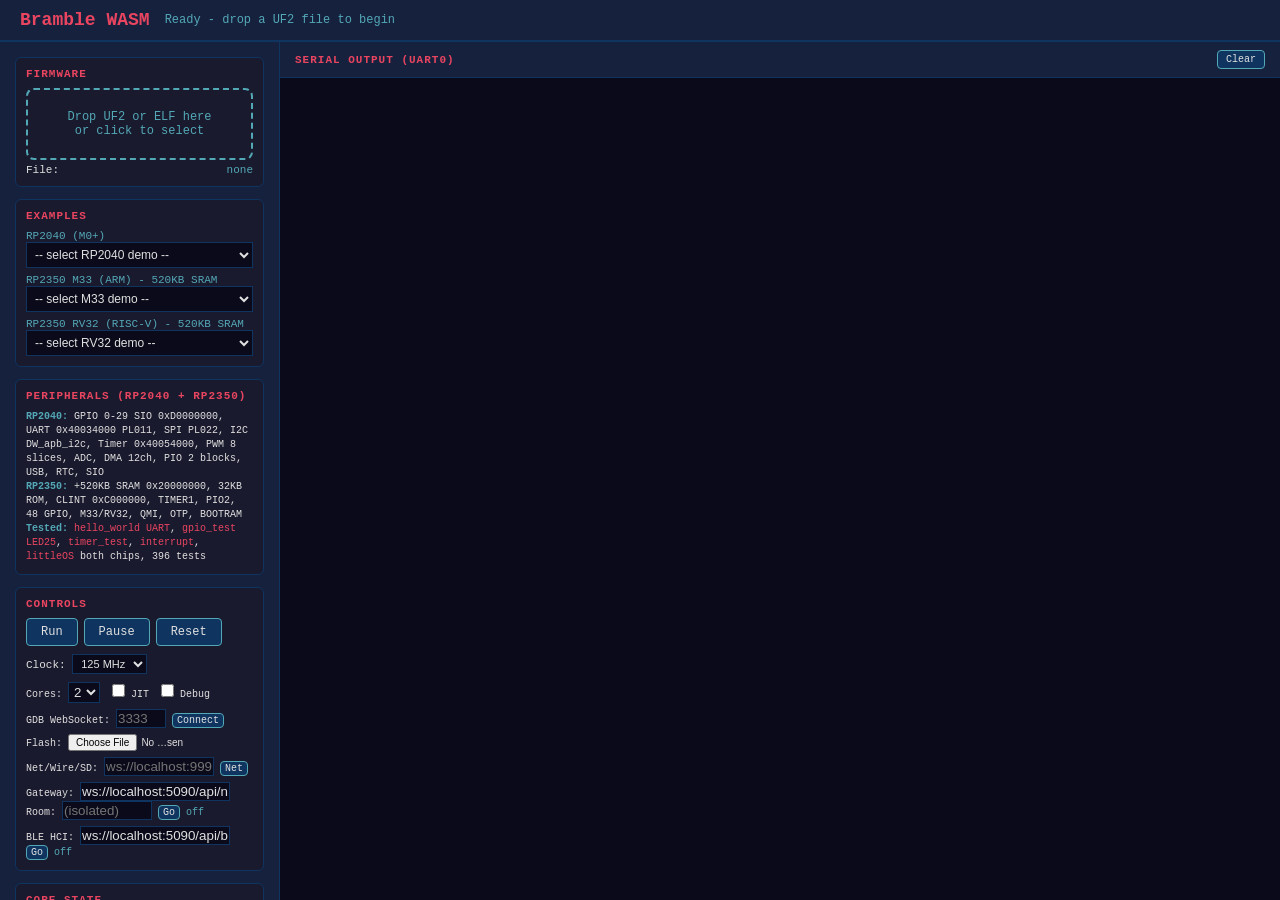
==== commit f4188085: "GATT harden + HCI-fwd E2E proof + docs/counts + WASM perf note; rebuilt WASMs - ATT DB 0x0010-0x0014" ====
--- a/web/index.html
+++ b/web/index.html
@@ -142,6 +142,7 @@
             <option value="wifi_ping6_rv32.uf2">WiFi ping6 RV32</option>
             <option value="wifi_webserver_rv32.uf2">WiFi webserver RV32</option>
             <option value="wifi_ble_adv_rv32.uf2">BLE advertise RV32</option>
+            <option value="wifi_ble_gatt_rv32.uf2">BLE GATT RV32</option>
           </select>
         </label>
       </div>
@@ -152,7 +153,7 @@
       <div style="font-size:10px;line-height:1.4">
         <b style="color:#53a8b6">RP2040:</b> GPIO 0-29 SIO 0xD0000000, UART 0x40034000 PL011, SPI PL022, I2C DW_apb_i2c, Timer 0x40054000, PWM 8 slices, ADC, DMA 12ch, PIO 2 blocks, USB, RTC, SIO<br>
         <b style="color:#53a8b6">RP2350:</b> +520KB SRAM 0x20000000, 32KB ROM, CLINT 0xC000000, TIMER1, PIO2, 48 GPIO, M33/RV32, QMI, OTP, BOOTRAM<br>
-        <b style="color:#53a8b6">Tested:</b> <span style="color:#e94560">hello_world UART</span>, <span style="color:#e94560">gpio_test LED25</span>, <span style="color:#e94560">timer_test</span>, <span style="color:#e94560">interrupt</span>, <span style="color:#e94560">littleOS</span> both chips, 319 tests
+        <b style="color:#53a8b6">Tested:</b> <span style="color:#e94560">hello_world UART</span>, <span style="color:#e94560">gpio_test LED25</span>, <span style="color:#e94560">timer_test</span>, <span style="color:#e94560">interrupt</span>, <span style="color:#e94560">littleOS</span> both chips, 396 tests
       </div>
     </div>
 
@@ -206,7 +207,8 @@
       <div class="info-row"><span>PC:</span><span class="info-val" id="core-pc">0x00000000</span></div>
       <div class="info-row"><span>SP:</span><span class="info-val" id="core-sp">0x00000000</span></div>
       <div class="info-row"><span>Status:</span><span class="info-val" id="core-status">idle</span></div>
-      <div class="info-row"><span>MIPS:</span><span class="info-val" id="core-mips">0</span></div>
+      <div class="info-row"><span>Speed:</span><span class="info-val" id="core-mips">0</span></div>
+      <div class="info-row"><span>Realtime:</span><span class="info-val" id="core-speed">-</span></div>
     </div>
 
     <div class="panel">
@@ -267,7 +269,7 @@
     <div class="panel">
       <h3>WASM Tests</h3>
       <div class="btn-row">
-        <button class="btn" style="padding:2px 6px;font-size:10px" onclick="runWasmTests()">Run 319 (Node)</button>
+        <button class="btn" style="padding:2px 6px;font-size:10px" onclick="runWasmTests()">Run 396 (Node)</button>
       </div>
       <div style="font-size:10px">node test-wasm.js == ctest; MicroPython REPL via USB-CDC + <code>-stdin</code></div>
     </div>
@@ -288,11 +290,17 @@
 let mod = null;
 let running = false;
 let rafId = null;
-// ~29ms of emulation per frame at 17 MIPS (WASM); 2.5M janks the tab (~144ms).
-// Full 125MHz realtime would need ~80+ MIPS, so heavy firmware runs ~1/5 realtime.
+// Measured 2026-09-13 (Node 22, x86-64, hello_rv32): ~24 MIPS flat for
+// 100k-2.5M chunks; littleOS/wifi ~18-26 MIPS (peripheral-heavy paths
+// cost more per step). 500k steps ~= 21-28ms wall -> fits a 60fps frame
+// with headroom for UART/GPIO/DOM; 2.5M ~= 103-140ms and janks the tab.
+// Full 125MHz realtime would need 125 MIPS, so guests run ~1/6 realtime.
 const CYCLES_PER_FRAME = 500_000;
 let lastFrameTime = 0;
 let totalInstructions = 0;
+let mipsWindowSteps = 0;   // steps since last MIPS sample (rate, not average)
+let mipsWindowStart = 0;   // performance.now() at window start
+let mipsShown = 0;         // last displayed MIPS (1s window, throttled)
 let uartText = '';
 
 const $ = id => document.getElementById(id);
@@ -383,16 +391,31 @@
     } catch(e) {}
 
     let ch;
-    while ((ch = mod._bramble_read_uart(0)) !== -1) {
-      appendSerial(String.fromCharCode(ch));
-    }
+    while ((ch = mod._bramble_read_uart(0)) !== -1) appendSerial(String.fromCharCode(ch));
 
     updateCoreState();
     updateGpio();
 
-    const mips = elapsed > 0 ? ((totalInstructions / elapsed) * 1000 / 1e6).toFixed(1) : 0;
-    $('core-mips').textContent = mips;
-    $('perf-info').textContent = `${mips} MIPS | ${(totalInstructions/1e6).toFixed(1)}M total`;
+    // Instantaneous emulator speed: steps done in THIS frame over its own
+    // wall time (was: total-since-boot / frame-dt, which decayed forever).
+    // MIPS text refreshes at ~1Hz (native -status parity); realtime % uses
+    // the selected guest clock (full 125MHz needs ~125 MIPS).
+    mipsWindowSteps += steps;
+    if (!mipsWindowStart) mipsWindowStart = lastFrameTime || now;
+    const winDt = now - mipsWindowStart;
+    if (winDt >= 1000) {
+      mipsShown = (mipsWindowSteps / winDt) * 1000 / 1e6;
+      mipsWindowSteps = 0;
+      mipsWindowStart = now;
+    } else if (!isFinite(mipsShown)) {
+      mipsShown = 0;
+    }
+    const mips = mipsShown.toFixed(1);
+    const mhz = parseInt(($('clock-select') || {}).value || '125', 10) || 125;
+    const pct = ((mipsShown / mhz) * 100).toFixed(0);
+    $('core-mips').textContent = `${mips} MIPS`;
+    $('core-speed').textContent = `${pct}% of ${mhz}MHz`;
+    $('perf-info').textContent = `${mips} MIPS (${pct}% of ${mhz}MHz) | ${(totalInstructions/1e6).toFixed(1)}M total`;
 
     lastFrameTime = now;
   }
@@ -404,6 +427,8 @@
   if (!mod) return;
   running = true;
   lastFrameTime = performance.now();
+  mipsWindowSteps = 0;
+  mipsWindowStart = lastFrameTime;
   frame();
   $('status').textContent = 'Running';
 };
@@ -422,6 +447,12 @@
   uartText = '';
   serialEl.textContent = '';
   totalInstructions = 0;
+  mipsWindowSteps = 0;
+  mipsWindowStart = 0;
+  mipsShown = 0;
+  $('core-mips').textContent = '0 MIPS';
+  $('core-speed').textContent = '-';
+  $('perf-info').textContent = '';
   updateCoreState();
   $('status').textContent = 'Reset';
 };
@@ -475,6 +506,9 @@
   uartText = '';
   serialEl.textContent = '';
   totalInstructions = 0;
+  mipsWindowSteps = 0;
+  mipsWindowStart = 0;
+  mipsShown = 0;
   $('fw-name').textContent = name;
 
   const ptr = mod._malloc(data.length);
@@ -727,7 +761,7 @@
   } catch(e) { $('dev-status').textContent = 'err ' + e.message; }
 };
 window.runWasmTests = async () => {
-  $('status').textContent = 'See node test-wasm.js (319 tests)';
+  $('status').textContent = 'See node test-wasm.js (396 tests)';
   try {
     const res = await fetch('./bramble.wasm.wasm');
     $('status').textContent = `WASM ${(await res.arrayBuffer()).byteLength}B ready; run: node test-wasm.js`;
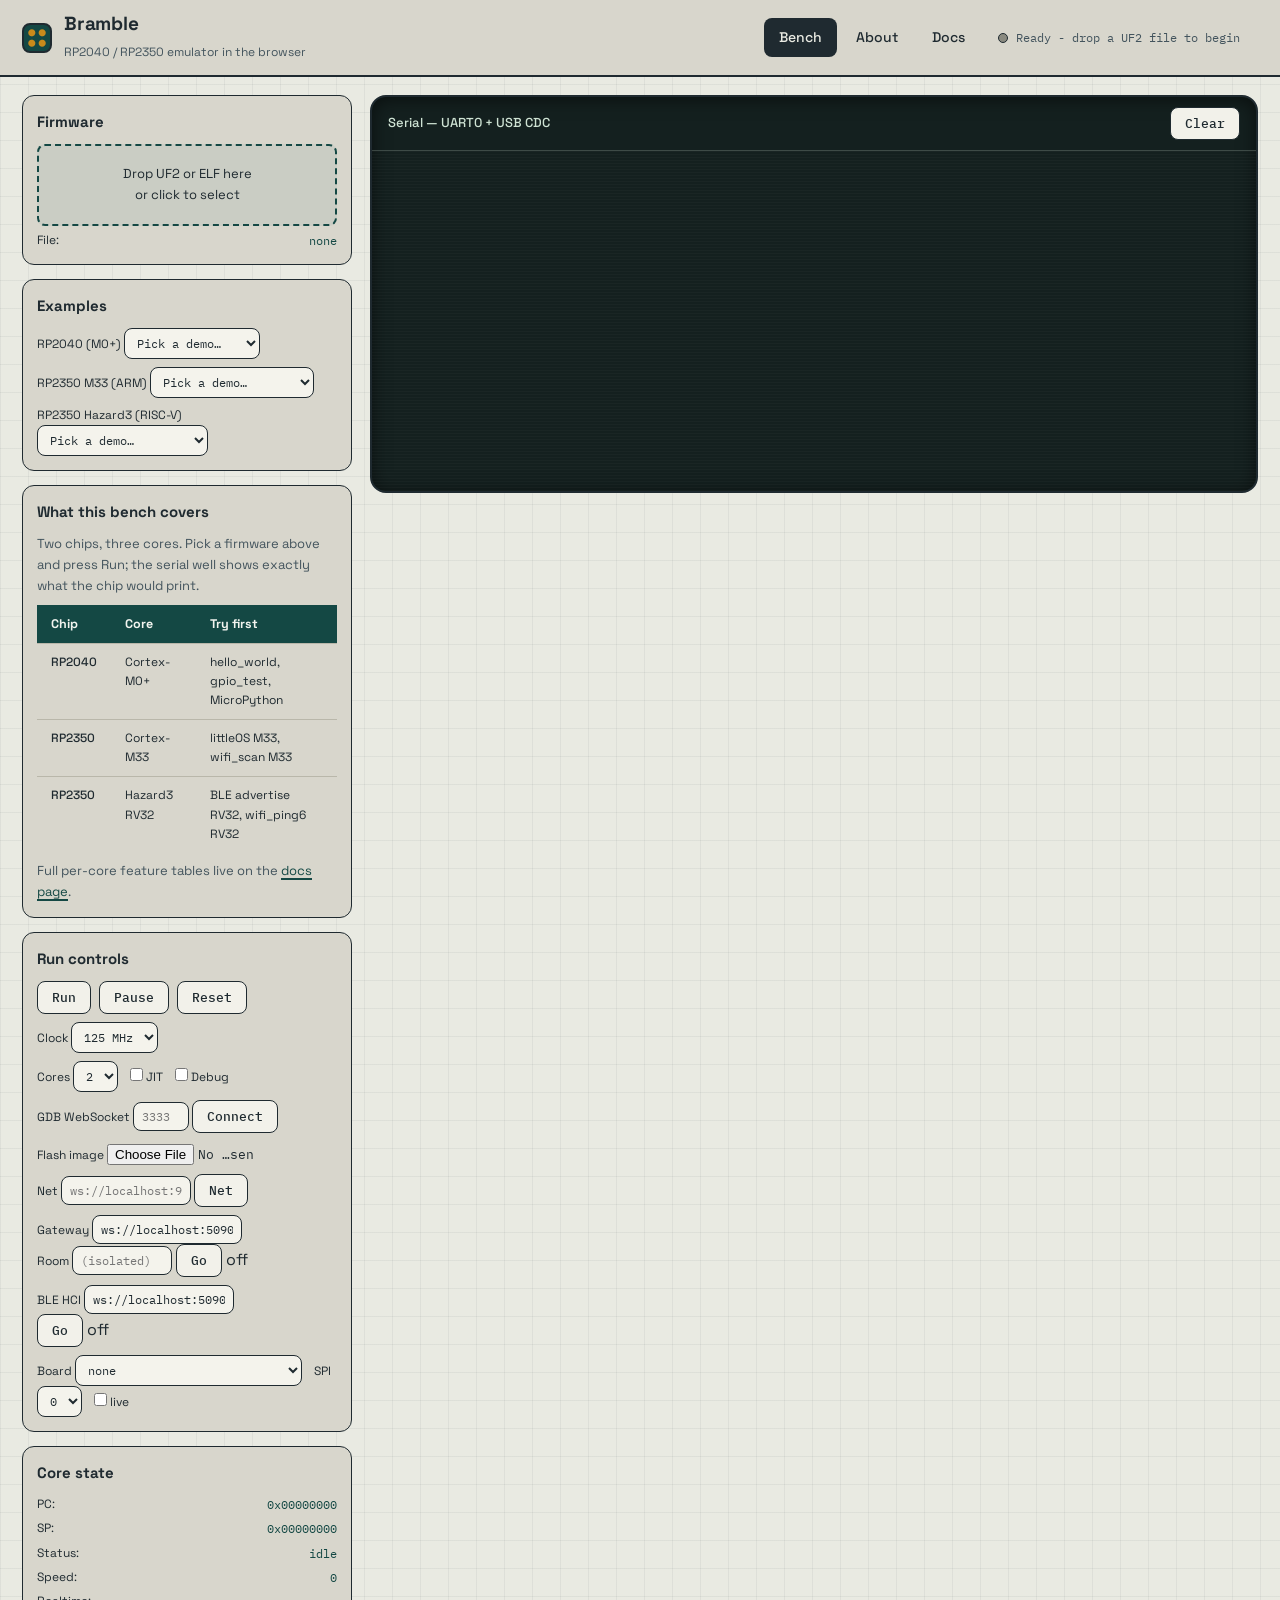
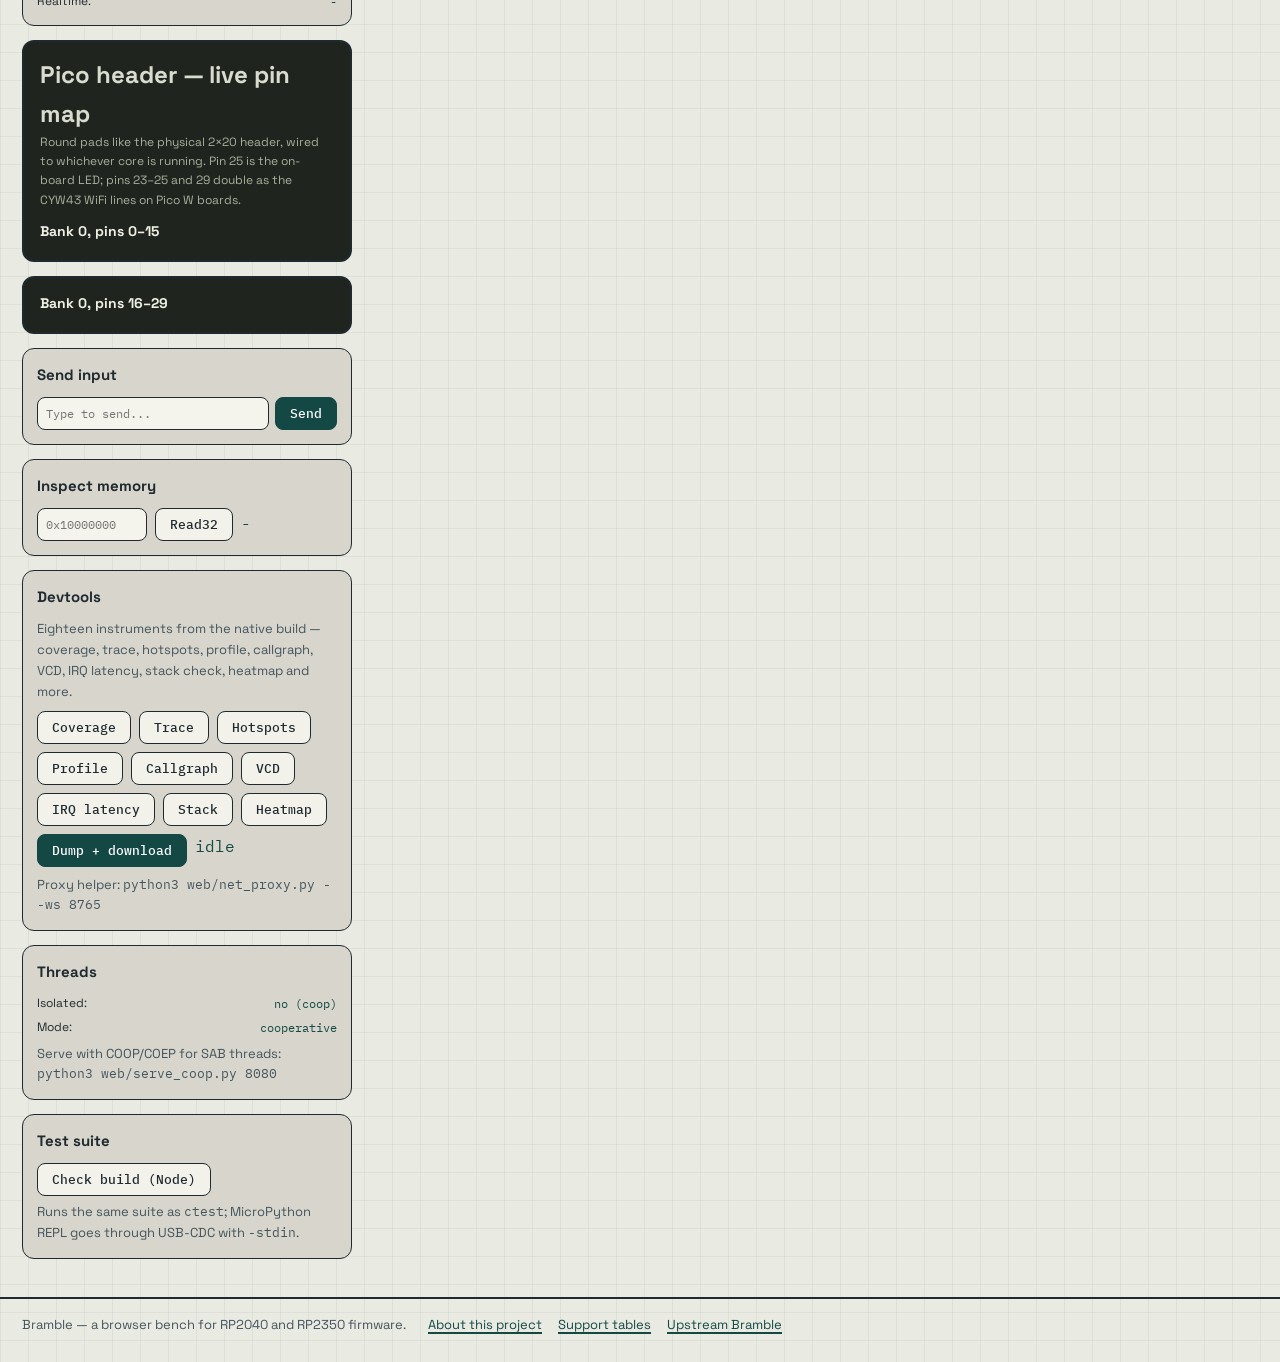
==== commit aeea06b7: "pico-eth/pico-eth2 board: W5500-EVB-Pico/Pico2 on SPI0 (CS17/RST20/INT21); RP2350 SPI bases; WASM pu" ====
--- a/web/index.html
+++ b/web/index.html
@@ -4,46 +4,34 @@
 <meta charset="UTF-8">
 <meta name="viewport" content="width=device-width, initial-scale=1.0">
 <title>Bramble WASM - RP2350 Emulator</title>
+<meta name="description" content="Bramble: a browser RP2040/RP2350 emulator. Load real UF2 firmware and watch it run.">
 <link rel="icon" type="image/png" href="./bramble-logo.png">
-<style>
-  * { margin: 0; padding: 0; box-sizing: border-box; }
-  body { font-family: 'Courier New', monospace; background: #1a1a2e; color: #e0e0e0; display: flex; flex-direction: column; height: 100vh; }
-  header { background: #16213e; padding: 10px 20px; display: flex; align-items: center; gap: 15px; border-bottom: 2px solid #0f3460; }
-  header h1 { font-size: 18px; color: #e94560; }
-  .status { font-size: 12px; color: #53a8b6; }
-  .main { display: flex; flex: 1; overflow: hidden; }
-  .sidebar { width: 280px; background: #16213e; border-right: 1px solid #0f3460; padding: 15px; display: flex; flex-direction: column; gap: 12px; overflow-y: auto; }
-  .panel { background: #1a1a2e; border: 1px solid #0f3460; border-radius: 6px; padding: 10px; }
-  .panel h3 { font-size: 11px; text-transform: uppercase; color: #e94560; margin-bottom: 8px; letter-spacing: 1px; }
-  .btn { background: #0f3460; color: #e0e0e0; border: 1px solid #53a8b6; padding: 6px 14px; border-radius: 4px; cursor: pointer; font-family: inherit; font-size: 12px; }
-  .btn:hover { background: #53a8b6; color: #1a1a2e; }
-  .btn:disabled { opacity: 0.4; cursor: not-allowed; }
-  .btn-row { display: flex; gap: 6px; flex-wrap: wrap; }
-  .gpio-grid { display: grid; grid-template-columns: repeat(8, 1fr); gap: 3px; }
-  .gpio-pin { width: 100%; aspect-ratio: 1; border-radius: 3px; background: #0a0a1a; border: 1px solid #333; display: flex; align-items: center; justify-content: center; font-size: 8px; }
-  .gpio-pin.high { background: #e94560; border-color: #e94560; }
-  .gpio-pin.low { background: #0a0a1a; }
-  .console-area { flex: 1; display: flex; flex-direction: column; overflow: hidden; }
-  .console-header { background: #16213e; padding: 8px 15px; border-bottom: 1px solid #0f3460; display: flex; justify-content: space-between; align-items: center; }
-  .console-header h3 { font-size: 11px; text-transform: uppercase; color: #e94560; letter-spacing: 1px; }
-  #serial-output { flex: 1; background: #0a0a1a; padding: 10px 15px; overflow-y: auto; font-size: 13px; line-height: 1.5; white-space: pre-wrap; word-break: break-all; }
-  .drop-zone { border: 2px dashed #53a8b6; border-radius: 8px; padding: 20px; text-align: center; color: #53a8b6; font-size: 12px; cursor: pointer; transition: all 0.2s; }
-  .drop-zone:hover, .drop-zone.dragover { background: rgba(83,168,182,0.1); border-color: #e94560; }
-  .info-row { display: flex; justify-content: space-between; font-size: 11px; margin-top: 4px; }
-  .info-val { color: #53a8b6; }
-  .perf { font-size: 10px; color: #666; margin-top: 5px; }
-</style>
+<link rel="preconnect" href="https://fonts.googleapis.com">
+<link rel="preconnect" href="https://fonts.gstatic.com" crossorigin>
+<link href="https://fonts.googleapis.com/css2?family=Space+Grotesk:wght@400;500;700&family=IBM+Plex+Mono:wght@400;500&display=swap" rel="stylesheet">
+<link rel="stylesheet" href="./site.css">
 </head>
 <body>
 
-<header>
-  <h1>Bramble WASM</h1>
-  <span class="status" id="status">Loading...</span>
+<header class="faceplate">
+  <a class="brand" href="./index.html" aria-label="Bramble home">
+    <span class="brand-mark" aria-hidden="true"></span>
+    <span>
+      <span class="brand-name">Bramble</span><br>
+      <span class="brand-sub">RP2040 / RP2350 emulator in the browser</span>
+    </span>
+  </a>
+  <nav class="site-nav" aria-label="Site">
+    <a href="./index.html" aria-current="page">Bench</a>
+    <a href="./about.html">About</a>
+    <a href="./docs.html">Docs</a>
+  </nav>
+  <span class="status-cluster"><span class="status-led" id="run-led" aria-hidden="true"></span><span class="status" id="status">Loading…</span></span>
   <span class="status" id="perf-info"></span>
 </header>
 
-<div class="main">
-  <div class="sidebar">
+<div class="bench">
+  <div class="rail">
     <div class="panel">
       <h3>Firmware</h3>
       <div class="drop-zone" id="drop-zone">
@@ -54,11 +42,11 @@
     </div>
 
     <div class="panel">
-      <h3>Examples</h3>
-      <div style="display:flex;flex-direction:column;gap:6px">
-        <label style="font-size:11px;color:#53a8b6">RP2040 (M0+)
-          <select id="demo-rp2040" style="width:100%;background:#0a0a1a;color:#e0e0e0;border:1px solid #0f3460;padding:4px;font-size:12px" onchange="if(this.value){loadPreset(this.value);this.selectedIndex=0}">
-            <option value="">-- select RP2040 demo --</option>
+      <h2>Examples</h2>
+      <div style="display:flex;flex-direction:column;gap:8px">
+        <label>RP2040 (M0+)
+          <select id="demo-rp2040" onchange="if(this.value){loadPreset(this.value);this.selectedIndex=0}">
+            <option value="">Pick a demo…</option>
             <option value="hello_world.uf2">hello_world</option>
             <option value="gpio_test.uf2">gpio_test</option>
             <option value="timer_test.uf2">timer</option>
@@ -85,9 +73,9 @@
             <option value="wifi_webserver.uf2">WiFi webserver</option>
           </select>
         </label>
-        <label style="font-size:11px;color:#53a8b6">RP2350 M33 (ARM) - 520KB SRAM
-          <select id="demo-m33" style="width:100%;background:#0a0a1a;color:#e0e0e0;border:1px solid #0f3460;padding:4px;font-size:12px" onchange="if(this.value){loadPreset(this.value);this.selectedIndex=0}">
-            <option value="">-- select M33 demo --</option>
+        <label>RP2350 M33 (ARM)
+          <select id="demo-m33" onchange="if(this.value){loadPreset(this.value);this.selectedIndex=0}">
+            <option value="">Pick a demo…</option>
             <option value="littleos_pico2.uf2">littleOS M33</option>
             <option value="hello_world_pico2.uf2">Hello M33</option>
             <option value="gpio_test_pico2.uf2">GPIO M33</option>
@@ -113,9 +101,9 @@
             <option value="wifi_webserver_pico2.uf2">WiFi webserver M33</option>
           </select>
         </label>
-        <label style="font-size:11px;color:#53a8b6">RP2350 RV32 (RISC-V) - 520KB SRAM
-          <select id="demo-rv32" style="width:100%;background:#0a0a1a;color:#e0e0e0;border:1px solid #0f3460;padding:4px;font-size:12px" onchange="if(this.value){loadPreset(this.value);this.selectedIndex=0}">
-            <option value="">-- select RV32 demo --</option>
+        <label>RP2350 Hazard3 (RISC-V)
+          <select id="demo-rv32" onchange="if(this.value){loadPreset(this.value);this.selectedIndex=0}">
+            <option value="">Pick a demo…</option>
             <option value="littleos_pico2_riscv.uf2">littleOS RV32</option>
             <option value="hello_rv32.uf2">Hello RV32</option>
             <option value="gpio_rv32.uf2">GPIO RV32</option>
@@ -149,24 +137,29 @@
     </div>
 
     <div class="panel">
-      <h3>Peripherals (RP2040 + RP2350)</h3>
-      <div style="font-size:10px;line-height:1.4">
-        <b style="color:#53a8b6">RP2040:</b> GPIO 0-29 SIO 0xD0000000, UART 0x40034000 PL011, SPI PL022, I2C DW_apb_i2c, Timer 0x40054000, PWM 8 slices, ADC, DMA 12ch, PIO 2 blocks, USB, RTC, SIO<br>
-        <b style="color:#53a8b6">RP2350:</b> +520KB SRAM 0x20000000, 32KB ROM, CLINT 0xC000000, TIMER1, PIO2, 48 GPIO, M33/RV32, QMI, OTP, BOOTRAM<br>
-        <b style="color:#53a8b6">Tested:</b> <span style="color:#e94560">hello_world UART</span>, <span style="color:#e94560">gpio_test LED25</span>, <span style="color:#e94560">timer_test</span>, <span style="color:#e94560">interrupt</span>, <span style="color:#e94560">littleOS</span> both chips, 396 tests
-      </div>
+      <h2>What this bench covers</h2>
+      <p style="margin-bottom:8px">Two chips, three cores. Pick a firmware above and press Run; the serial well shows exactly what the chip would print.</p>
+      <table class="support" style="min-width:0;font-size:12px">
+        <thead><tr><th scope="col">Chip</th><th scope="col">Core</th><th scope="col">Try first</th></tr></thead>
+        <tbody>
+          <tr><td>RP2040</td><td>Cortex-M0+</td><td>hello_world, gpio_test, MicroPython</td></tr>
+          <tr><td>RP2350</td><td>Cortex-M33</td><td>littleOS M33, wifi_scan M33</td></tr>
+          <tr><td>RP2350</td><td>Hazard3 RV32</td><td>BLE advertise RV32, wifi_ping6 RV32</td></tr>
+        </tbody>
+      </table>
+      <p style="margin-top:8px">Full per-core feature tables live on the <a href="./docs.html">docs page</a>.</p>
     </div>
 
     <div class="panel">
-      <h3>Controls</h3>
+      <h2>Run controls</h2>
       <div class="btn-row">
         <button class="btn" id="btn-run">Run</button>
         <button class="btn" id="btn-pause">Pause</button>
         <button class="btn" id="btn-reset">Reset</button>
       </div>
       <div style="margin-top:8px">
-        <label style="font-size:11px">Clock: </label>
-        <select id="clock-select" style="background:#0a0a1a;color:#e0e0e0;border:1px solid #0f3460;padding:2px 4px;font-size:11px">
+        <label>Clock
+        <select id="clock-select">
           <option value="1">1 MHz</option>
           <option value="12">12 MHz</option>
           <option value="50">50 MHz</option>
@@ -174,36 +167,42 @@
           <option value="150">150 MHz</option>
           <option value="250">250 MHz</option>
         </select>
-      </div>
-      <div style="margin-top:8px; font-size:10px">
-        <label>Cores: <select id="cores-select" style="background:#0a0a1a;color:#e0e0e0;border:1px solid #0f3460;padding:1px"><option value="1">1</option><option value="2" selected>2</option></select></label>
-        <label style="margin-left:6px"><input type="checkbox" id="chk-jit"> JIT</label>
-        <label style="margin-left:6px"><input type="checkbox" id="chk-debug"> Debug</label>
-      </div>
-      <div style="margin-top:6px; font-size:10px">
-        <label>GDB WebSocket: <input id="gdb-port" placeholder="3333" style="width:50px;background:#0a0a1a;color:#e0e0e0;border:1px solid #0f3460;padding:1px"> <button class="btn" style="padding:1px 4px;font-size:10px" onclick="connectGDB()">Connect</button></label>
-      </div>
-      <div style="margin-top:6px; font-size:10px">
-        <label>Flash: <input id="flash-file" type="file" style="width:120px;font-size:10px"></label>
-      </div>
-      <div style="margin-top:6px; font-size:10px">
-        <label>Net/Wire/SD: <input id="net-url" placeholder="ws://localhost:9999" style="width:110px;background:#0a0a1a;color:#e0e0e0;border:1px solid #0f3460;padding:1px"> <button class="btn" style="padding:1px 4px;font-size:10px" onclick="connectNet()">Net</button></label>
-      </div>
-      <div style="margin-top:6px; font-size:10px">
-        <label>Gateway: <input id="gw-url" placeholder="ws://localhost:5090/api/network-gateway" style="width:150px;background:#0a0a1a;color:#e0e0e0;border:1px solid #0f3460;padding:1px" value="ws://localhost:5090/api/network-gateway"></label><br>
-        <label>Room: <input id="gw-room" placeholder="(isolated)" style="width:90px;background:#0a0a1a;color:#e0e0e0;border:1px solid #0f3460;padding:1px"></label>
-        <button class="btn" style="padding:1px 4px;font-size:10px" onclick="connectGateway()">Go</button>
-        <span id="gw-status" style="color:#53a8b6">off</span>
-      </div>
-      <div style="margin-top:6px; font-size:10px">
-        <label>BLE HCI: <input id="ble-url" placeholder="ws://localhost:5090/api/ble-gateway" style="width:150px;background:#0a0a1a;color:#e0e0e0;border:1px solid #0f3460;padding:1px" value="ws://localhost:5090/api/ble-gateway"></label><br>
-        <button class="btn" style="padding:1px 4px;font-size:10px" onclick="connectBleHci()">Go</button>
-        <span id="ble-status" style="color:#53a8b6">off</span>
+        </label>
+      </div>
+      <div style="margin-top:8px">
+        <label>Cores <select id="cores-select"><option value="1">1</option><option value="2" selected>2</option></select></label>
+        <label style="margin-left:8px"><input type="checkbox" id="chk-jit"> JIT</label>
+        <label style="margin-left:8px"><input type="checkbox" id="chk-debug"> Debug</label>
+      </div>
+      <div style="margin-top:8px">
+        <label>GDB WebSocket <input id="gdb-port" placeholder="3333" style="width:56px"> <button class="btn" onclick="connectGDB()">Connect</button></label>
+      </div>
+      <div style="margin-top:8px">
+        <label>Flash image <input id="flash-file" type="file" style="width:150px"></label>
+      </div>
+      <div style="margin-top:8px">
+        <label>Net <input id="net-url" placeholder="ws://localhost:9999" style="width:130px"> <button class="btn" onclick="connectNet()">Net</button></label>
+      </div>
+      <div style="margin-top:8px">
+        <label>Gateway <input id="gw-url" placeholder="ws://localhost:5090/api/network-gateway" style="width:150px" value="ws://localhost:5090/api/network-gateway"></label><br>
+        <label>Room <input id="gw-room" placeholder="(isolated)" style="width:100px"></label>
+        <button class="btn" onclick="connectGateway()">Go</button>
+        <span id="gw-status">off</span>
+      </div>
+      <div style="margin-top:8px">
+        <label>BLE HCI <input id="ble-url" placeholder="ws://localhost:5090/api/ble-gateway" style="width:150px" value="ws://localhost:5090/api/ble-gateway"></label><br>
+        <button class="btn" onclick="connectBleHci()">Go</button>
+        <span id="ble-status">off</span>
+      </div>
+      <div style="margin-top:8px">
+        <label>Board <select id="board-select"><option value="">none</option><option value="pico-eth">pico-eth (W5500-EVB-Pico)</option><option value="pico-eth2">pico-eth2 (W5500-EVB-Pico2)</option></select></label>
+        <label style="margin-left:8px">SPI <select id="board-spi"><option value="0">0</option><option value="1">1</option></select></label>
+        <label style="margin-left:8px"><input type="checkbox" id="chk-board-live"> live</label>
       </div>
     </div>
 
     <div class="panel">
-      <h3>Core State</h3>
+      <h2>Core state</h2>
       <div class="info-row"><span>PC:</span><span class="info-val" id="core-pc">0x00000000</span></div>
       <div class="info-row"><span>SP:</span><span class="info-val" id="core-sp">0x00000000</span></div>
       <div class="info-row"><span>Status:</span><span class="info-val" id="core-status">idle</span></div>
@@ -211,78 +210,92 @@
       <div class="info-row"><span>Realtime:</span><span class="info-val" id="core-speed">-</span></div>
     </div>
 
+    <div class="gpio-board">
+      <h2>Pico header — live pin map</h2>
+      <p class="gpio-note">Round pads like the physical 2×20 header, wired to whichever core is running. Pin 25 is the on-board LED; pins 23–25 and 29 double as the CYW43 WiFi lines on Pico W boards.</p>
+      <h3>Bank 0, pins 0–15</h3>
+      <div class="gpio-grid" id="gpio-low"></div>
+    </div>
+    <div class="gpio-board">
+      <h3>Bank 0, pins 16–29</h3>
+      <div class="gpio-grid" id="gpio-high"></div>
+    </div>
+
     <div class="panel">
-      <h3>GPIO (0-15)</h3>
-      <div class="gpio-grid" id="gpio-low"></div>
-    </div>
+      <h2>Send input</h2>
+      <div style="display:flex;gap:6px">
+        <input type="text" id="uart-input" placeholder="Type to send..."
+               style="flex:1">
+        <button class="btn primary" id="btn-send">Send</button>
+      </div>
+    </div>
+
     <div class="panel">
-      <h3>GPIO (16-29)</h3>
-      <div class="gpio-grid" id="gpio-high"></div>
+      <h2>Inspect memory</h2>
+      <div class="btn-row">
+        <input type="text" id="mem-addr" placeholder="0x10000000"
+               style="width:110px">
+        <button class="btn" id="btn-read-mem">Read32</button>
+        <span class="info-val" id="mem-val" style="line-height:30px">-</span>
+      </div>
     </div>
 
     <div class="panel">
-      <h3>UART Input</h3>
-      <div style="display:flex;gap:4px">
-        <input type="text" id="uart-input" placeholder="Type to send..." 
-               style="flex:1;background:#0a0a1a;color:#e0e0e0;border:1px solid #0f3460;padding:4px 8px;font-size:12px;font-family:inherit">
-        <button class="btn" id="btn-send">Send</button>
-      </div>
+      <h2>Devtools</h2>
+      <p style="margin-bottom:8px">Eighteen instruments from the native build — coverage, trace, hotspots, profile, callgraph, VCD, IRQ latency, stack check, heatmap and more.</p>
+      <div class="btn-row">
+        <button class="btn" onclick="devStart('coverage')">Coverage</button>
+        <button class="btn" onclick="devStart('trace')">Trace</button>
+        <button class="btn" onclick="devStart('hotspots')">Hotspots</button>
+        <button class="btn" onclick="devStart('profile')">Profile</button>
+        <button class="btn" onclick="devStart('callgraph')">Callgraph</button>
+        <button class="btn" onclick="devStart('vcd')">VCD</button>
+        <button class="btn" onclick="devStart('irq')">IRQ latency</button>
+        <button class="btn" onclick="devStart('stack')">Stack</button>
+        <button class="btn" onclick="devStart('heatmap')">Heatmap</button>
+      </div>
+      <div class="btn-row" style="margin-top:8px">
+        <button class="btn primary" onclick="devDump()">Dump + download</button>
+        <span class="info-val" id="dev-status">idle</span>
+      </div>
+      <p style="margin-top:8px">Proxy helper: <code>python3 web/net_proxy.py --ws 8765</code></p>
     </div>
 
     <div class="panel">
-      <h3>Memory</h3>
-      <div class="btn-row">
-        <input type="text" id="mem-addr" placeholder="0x10000000" 
-               style="width:100px;background:#0a0a1a;color:#e0e0e0;border:1px solid #0f3460;padding:4px;font-size:11px;font-family:inherit">
-        <button class="btn" id="btn-read-mem">Read32</button>
-        <span class="info-val" id="mem-val" style="font-size:11px;line-height:28px">-</span>
-      </div>
-    </div>
-
-    <div class="panel">
-      <h3>Devtools (18)</h3>
-      <div class="btn-row" style="gap:4px">
-        <button class="btn" style="padding:2px 6px;font-size:10px" onclick="devStart('coverage')">Cov</button>
-        <button class="btn" style="padding:2px 6px;font-size:10px" onclick="devStart('trace')">Trace</button>
-        <button class="btn" style="padding:2px 6px;font-size:10px" onclick="devStart('hotspots')">Hot</button>
-        <button class="btn" style="padding:2px 6px;font-size:10px" onclick="devStart('profile')">Prof</button>
-        <button class="btn" style="padding:2px 6px;font-size:10px" onclick="devStart('callgraph')">Call</button>
-        <button class="btn" style="padding:2px 6px;font-size:10px" onclick="devStart('vcd')">VCD</button>
-        <button class="btn" style="padding:2px 6px;font-size:10px" onclick="devStart('irq')">IRQ</button>
-        <button class="btn" style="padding:2px 6px;font-size:10px" onclick="devStart('stack')">Stack</button>
-        <button class="btn" style="padding:2px 6px;font-size:10px" onclick="devStart('heatmap')">Heat</button>
-      </div>
-      <div class="btn-row" style="gap:4px;margin-top:4px">
-        <button class="btn" style="padding:2px 6px;font-size:10px" onclick="devDump()">Dump+Download</button>
-        <span class="info-val" id="dev-status" style="font-size:10px">idle</span>
-      </div>
-      <div style="font-size:10px;margin-top:4px">proxy: <code>python3 web/net_proxy.py --ws 8765</code></div>
-    </div>
-
-    <div class="panel">
-      <h3>Threads</h3>
+      <h2>Threads</h2>
       <div class="info-row"><span>Isolated:</span><span class="info-val" id="sb-status">?</span></div>
       <div class="info-row"><span>Mode:</span><span class="info-val" id="thread-mode">cooperative</span></div>
-      <div style="font-size:10px">Serve with COOP/COEP for SAB threads:<br><code>python3 web/serve_coop.py 8080</code></div>
+      <p style="margin-top:6px">Serve with COOP/COEP for SAB threads:<br><code>python3 web/serve_coop.py 8080</code></p>
     </div>
 
     <div class="panel">
-      <h3>WASM Tests</h3>
+      <h2>Test suite</h2>
       <div class="btn-row">
-        <button class="btn" style="padding:2px 6px;font-size:10px" onclick="runWasmTests()">Run 396 (Node)</button>
-      </div>
-      <div style="font-size:10px">node test-wasm.js == ctest; MicroPython REPL via USB-CDC + <code>-stdin</code></div>
+        <button class="btn" onclick="runWasmTests()">Check build (Node)</button>
+      </div>
+      <p style="margin-top:6px">Runs the same suite as <code>ctest</code>; MicroPython REPL goes through USB-CDC with <code>-stdin</code>.</p>
     </div>
   </div>
 
-  <div class="console-area">
-    <div class="console-header">
-      <h3>Serial Output (UART0)</h3>
-      <button class="btn" id="btn-clear" style="padding:3px 8px;font-size:10px">Clear</button>
-    </div>
-    <div id="serial-output"></div>
+  <div class="stage">
+    <div class="serial-shell">
+      <div class="serial-bar">
+        <span>Serial — UART0 + USB CDC</span>
+        <button class="btn" id="btn-clear">Clear</button>
+      </div>
+      <div id="serial-output" role="log" aria-label="Firmware serial output" aria-live="polite"></div>
+    </div>
   </div>
 </div>
+
+<footer class="page-footer">
+  <span>Bramble — a browser bench for RP2040 and RP2350 firmware.</span>
+  <nav aria-label="Footer">
+    <a href="./about.html">About this project</a>
+    <a href="./docs.html">Support tables</a>
+    <a href="https://github.com/Night-Traders-Dev/Bramble">Upstream Bramble</a>
+  </nav>
+</footer>
 
 <script type="module">
 import BrambleModule from './bramble.wasm.js';
@@ -313,6 +326,12 @@
   serialEl.scrollTop = serialEl.scrollHeight;
 }
 
+function setRunning_ui(on) {
+  running = on;
+  const led = $('run-led');
+  if (led) led.classList.toggle('live', !!on);
+}
+
 function updateGpio() {
   const lo = $('gpio-low');
   const hi = $('gpio-high');
@@ -387,6 +406,23 @@
         const got = mod._bramble_gdb_pop_tx(ptr, n);
         window.brambleGDB.send(mod.HEAPU8.slice(ptr, ptr + got));
         mod._free(ptr);
+      }
+    } catch(e) {}
+
+    // pump W5500 proxy TX -> net-proxy WebSocket (CONNECT/LISTEN/CLOSE/SEND).
+    // Same shared net_proxy as the Net panel; NOT the OpenHW gateway — the
+    // W5500 speaks socket-level TCP/UDP, not raw ETH (see docs note).
+    try {
+      const ns = window.brambleNetSocket;
+      if (ns && ns.readyState === 1) {
+        let budget = 0;
+        try { budget = mod._bramble_w5500_tx_len(); } catch(e2) { budget = 0; }
+        if (budget > 0) {
+          const ptr = mod._malloc(Math.min(budget, 8192));
+          const got = mod._bramble_w5500_pop_tx(ptr, Math.min(budget, 8192));
+          if (got > 0) ns.send(mod.HEAPU8.slice(ptr, ptr + got));
+          mod._free(ptr);
+        }
       }
     } catch(e) {}
 
@@ -425,7 +461,7 @@
 
 $('btn-run').onclick = () => {
   if (!mod) return;
-  running = true;
+  setRunning_ui(true);
   lastFrameTime = performance.now();
   mipsWindowSteps = 0;
   mipsWindowStart = lastFrameTime;
@@ -434,14 +470,14 @@
 };
 
 $('btn-pause').onclick = () => {
-  running = false;
+  setRunning_ui(false);
   if (rafId) cancelAnimationFrame(rafId);
   $('status').textContent = 'Paused';
 };
 
 $('btn-reset').onclick = () => {
   if (!mod) return;
-  running = false;
+  setRunning_ui(false);
   if (rafId) cancelAnimationFrame(rafId);
   mod._bramble_reset();
   uartText = '';
@@ -488,7 +524,7 @@
 
 async function loadFirmware(data, name) {
   if (!mod) return;
-  running = false;
+  setRunning_ui(false);
   if (rafId) cancelAnimationFrame(rafId);
 
   // Auto-detect arch from filename
@@ -524,6 +560,19 @@
   }
   mod._free(ptr);
   mod._bramble_reset();
+
+  // pico-eth/pico-eth2 board (WIZnet W5500-EVB-Pico/Pico2): separate SPI
+  // board, off by default. bramble_init detaches, so re-apply the UI
+  // selection here. Pico2 wiring is identical; only the SoC differs.
+  try {
+    const b = ($('board-select') || {}).value || '';
+    if (b === 'pico-eth' || b === 'pico-eth2') {
+      const spi = parseInt(($('board-spi') || {}).value || '0', 10) || 0;
+      const live = $('chk-board-live')?.checked ? 1 : 0;
+      mod._bramble_board_eth(1, live, spi);
+      $('status').textContent += ' + ' + b;
+    }
+  } catch(e) {}
 
   $('status').textContent += ` - ${name}`;
   updateCoreState();
@@ -652,7 +701,15 @@
     ws.onopen = () => {
       $('status').textContent = `Net ${wsUrl} open`;
       window.brambleNetSocket = ws;
-      try { mod._bramble_net_set_connected(1); mod._bramble_net_enable(1); } catch(e) {}
+      try {
+        mod._bramble_net_set_connected(1); mod._bramble_net_enable(1);
+        // If a pico-eth board is selected, the proxy speaks for it
+        // (same 8-socket model; bramble_w5500_push_rx targets the board).
+        if ((($('board-select') || {}).value || '').startsWith('pico-eth')) {
+          const spi = parseInt(($('board-spi') || {}).value || '0', 10) || 0;
+          try { mod._bramble_board_eth(1, 1, spi); } catch(e2) {}
+        }
+      } catch(e) {}
     };
     ws.onmessage = (e) => {
       const arr = e.data instanceof ArrayBuffer ? new Uint8Array(e.data)
--- a/web/site.css
+++ b/web/site.css
@@ -0,0 +1,308 @@
+/* Bramble site design system — "bench instrument" theme.
+ * Subject: a browser emulator for RP2040/RP2350 silicon. The visual
+ * language comes from the lab bench, not from marketing SaaS:
+ * instrument chassis, VFD display well, and a 2x20 Pico pin header.
+ *
+ * Tokens
+ *   --paper    cool lab gray-green page (deliberately cool, not warm cream)
+ *   --ink      deep slate ink for prose (not pure black)
+ *   --chassis  instrument faceplate gray
+ *   --well     deep green-black VFD well (displays only, never page bg)
+ *   --solder   solder-mask teal, primary accent
+ *   --copper   copper, reserved for live/active states only
+ *   --amber    signal amber for LEDs and warnings
+ *   --line     warm-gray hairline
+ * Type: Space Grotesk (prose/display) + IBM Plex Mono (machine data only).
+ * Radii vary by hierarchy: controls 8px, panels 12px, display well 16px.
+ * No global soft card shadows; wells get an inset shadow instead.
+ */
+:root {
+  --paper: #e9eae2;
+  --paper-deep: #dfe0d6;
+  --ink: #1f2a30;
+  --ink-soft: #43545d;
+  --chassis: #d8d6cc;
+  --well: #14201f;
+  --well-ink: #cfe3d4;
+  --solder: #1f6b64;
+  --solder-deep: #144844;
+  --copper: #a85b2a;
+  --amber: #c98a1b;
+  --danger: #a33b2e;
+  --line: #b9b7aa;
+  --grid: rgba(31, 42, 48, 0.055);
+  --radius-control: 8px;
+  --radius-panel: 12px;
+  --radius-well: 16px;
+  --font-prose: "Space Grotesk", "Avenir Next", "Segoe UI", system-ui, sans-serif;
+  --font-data: "IBM Plex Mono", "SFMono-Regular", Menlo, Consolas, monospace;
+}
+
+* { margin: 0; padding: 0; box-sizing: border-box; }
+
+html {
+  -webkit-text-size-adjust: 100%;
+  scroll-behavior: smooth;
+}
+
+body {
+  font-family: var(--font-prose);
+  background: var(--paper);
+  background-image:
+    linear-gradient(var(--grid) 1px, transparent 1px),
+    linear-gradient(90deg, var(--grid) 1px, transparent 1px);
+  background-size: 28px 28px;
+  color: var(--ink);
+  line-height: 1.6;
+  min-height: 100vh;
+  display: flex;
+  flex-direction: column;
+}
+
+::selection { background: var(--solder); color: #fff; }
+
+:focus-visible {
+  outline: 3px solid var(--solder);
+  outline-offset: 2px;
+  border-radius: 4px;
+}
+
+a { color: var(--solder-deep); text-decoration-thickness: 1.5px; text-underline-offset: 3px; }
+a:hover { color: var(--copper); }
+
+code, pre, .mono, select, input, button {
+  font-family: var(--font-data);
+}
+
+/* ---------- Faceplate header ---------- */
+.faceplate {
+  background: var(--chassis);
+  border-bottom: 2px solid var(--ink);
+  padding: 12px 22px;
+  display: flex;
+  align-items: center;
+  gap: 18px;
+  flex-wrap: wrap;
+  position: sticky;
+  top: 0;
+  z-index: 20;
+}
+
+.brand { display: flex; align-items: center; gap: 12px; text-decoration: none; color: var(--ink); }
+.brand-mark {
+  width: 30px; height: 30px; border-radius: 8px; flex: none;
+  background:
+    radial-gradient(circle at 30% 30%, var(--amber) 0 3px, transparent 4px),
+    radial-gradient(circle at 70% 30%, var(--amber) 0 3px, transparent 4px),
+    radial-gradient(circle at 30% 70%, var(--amber) 0 3px, transparent 4px),
+    radial-gradient(circle at 70% 70%, var(--amber) 0 3px, transparent 4px),
+    var(--solder-deep);
+  border: 2px solid var(--ink);
+}
+.brand-name { font-weight: 700; font-size: 19px; letter-spacing: -0.01em; line-height: 1.1; }
+.brand-sub { font-size: 12px; color: var(--ink-soft); line-height: 1.3; }
+
+.site-nav { display: flex; gap: 4px; margin-left: auto; }
+.site-nav a {
+  text-decoration: none; color: var(--ink); font-weight: 500; font-size: 14px;
+  padding: 7px 14px; border-radius: var(--radius-control);
+  border: 1.5px solid transparent;
+}
+.site-nav a:hover { border-color: var(--ink); color: var(--ink); }
+.site-nav a[aria-current="page"] { background: var(--ink); color: var(--paper); }
+
+.status-cluster { display: flex; align-items: center; gap: 8px; font-size: 12px; color: var(--ink-soft); }
+.status-led { width: 10px; height: 10px; border-radius: 50%; background: #8a8a80; border: 1.5px solid var(--ink); flex: none; }
+.status-led.live { background: var(--amber); }
+.status { font-family: var(--font-data); font-size: 12px; }
+
+/* ---------- Bench layout (demo) ---------- */
+.bench {
+  display: grid;
+  grid-template-columns: 330px minmax(0, 1fr);
+  gap: 18px;
+  padding: 18px 22px 8px;
+  flex: 1;
+  min-height: 0;
+  max-width: 1440px;
+  width: 100%;
+  margin: 0 auto;
+  align-items: start;
+}
+
+.rail { display: flex; flex-direction: column; gap: 14px; min-width: 0; }
+.stage { display: flex; flex-direction: column; gap: 14px; min-width: 0; }
+
+.panel {
+  background: var(--chassis);
+  border: 1.5px solid var(--ink);
+  border-radius: var(--radius-panel);
+  padding: 14px;
+}
+.panel > h2, .panel > h3 {
+  font-size: 15px; font-weight: 700; letter-spacing: 0; margin-bottom: 10px;
+}
+.panel p, .panel li { font-size: 13px; color: var(--ink-soft); }
+.panel table { font-size: 12px; }
+
+/* Controls read as instrument knobs: square-ish, high contrast on press */
+.btn {
+  background: #f2f1ea; color: var(--ink);
+  border: 1.5px solid var(--ink); border-radius: var(--radius-control);
+  padding: 7px 14px; cursor: pointer; font-size: 13px; font-weight: 500;
+}
+.btn:hover { background: var(--solder); border-color: var(--solder-deep); color: #fff; }
+.btn:active { transform: translateY(1px); }
+.btn:disabled { opacity: 0.4; cursor: not-allowed; }
+.btn.primary { background: var(--solder-deep); border-color: var(--solder-deep); color: #fff; }
+.btn.primary:hover { background: var(--solder); }
+.btn-row { display: flex; gap: 8px; flex-wrap: wrap; }
+
+select, input[type="text"], input:not([type]) {
+  background: #f4f3ec; color: var(--ink);
+  border: 1.5px solid var(--ink); border-radius: var(--radius-control);
+  padding: 6px 8px; font-size: 12px; max-width: 100%;
+}
+label { font-size: 12px; }
+
+/* Serial well: the one memorable element — a VFD-style inset display */
+.serial-shell {
+  background: var(--well);
+  border: 2px solid var(--ink);
+  border-radius: var(--radius-well);
+  overflow: hidden;
+  box-shadow: inset 0 2px 18px rgba(0, 0, 0, 0.55);
+}
+.serial-bar {
+  display: flex; justify-content: space-between; align-items: center;
+  padding: 10px 16px; border-bottom: 1px solid rgba(207, 227, 212, 0.22);
+  color: var(--well-ink); font-size: 13px; font-weight: 500;
+}
+#serial-output {
+  min-height: 340px; max-height: 52vh; overflow-y: auto;
+  padding: 14px 18px; color: var(--well-ink);
+  font-family: var(--font-data); font-size: 13px; line-height: 1.55;
+  white-space: pre-wrap; word-break: break-all;
+  background-image: repeating-linear-gradient(
+    to bottom, rgba(255, 255, 255, 0.022) 0 1px, transparent 1px 3px);
+}
+
+/* Pico header pin map: pads, not generic tiles */
+.gpio-board {
+  background: #20241f; color: #d8dccf;
+  border: 2px solid var(--ink); border-radius: var(--radius-panel);
+  padding: 14px 16px;
+}
+.gpio-board h3 { color: #eef0e4; font-size: 14px; margin-bottom: 4px; }
+.gpio-note { font-size: 12px; color: #a9b09c; margin-bottom: 10px; max-width: 70ch; }
+.gpio-grid { display: grid; grid-template-columns: repeat(8, 1fr); gap: 8px; }
+.gpio-pin {
+  aspect-ratio: 1; border-radius: 50%;
+  background: #10130f; border: 2px solid #5a6152;
+  display: flex; align-items: center; justify-content: center;
+  font-family: var(--font-data); font-size: 9px; color: #c9cfbb;
+}
+.gpio-pin.high { background: var(--amber); border-color: #7a5c10; color: #231a04; }
+.gpio-pin.low { background: #10130f; }
+
+.info-row { display: flex; justify-content: space-between; font-size: 12px; margin-top: 5px; gap: 8px; }
+.info-val { font-family: var(--font-data); color: var(--solder-deep); overflow-wrap: anywhere; }
+.drop-zone {
+  border: 2px dashed var(--solder-deep); border-radius: var(--radius-control);
+  padding: 18px; text-align: center; font-size: 13px; cursor: pointer;
+  background: rgba(31, 107, 100, 0.07);
+}
+.drop-zone:hover, .drop-zone.dragover { background: rgba(31, 107, 100, 0.16); border-color: var(--copper); }
+
+/* ---------- Prose pages (about / docs) ---------- */
+.page {
+  max-width: 1060px; width: 100%; margin: 0 auto;
+  padding: 36px 22px 60px;
+}
+.page-hero { margin-bottom: 26px; max-width: 62ch; }
+.page-hero h1 {
+  font-size: clamp(34px, 5vw, 56px); line-height: 1.02;
+  letter-spacing: -0.025em; font-weight: 700; margin-bottom: 14px;
+}
+.page-hero p.lede { font-size: 18px; color: var(--ink-soft); max-width: 58ch; }
+.page-hero .facts { display: flex; flex-wrap: wrap; gap: 8px; margin-top: 16px; }
+.fact {
+  font-family: var(--font-data); font-size: 12px;
+  border: 1.5px solid var(--ink); border-radius: 999px; padding: 4px 12px;
+  background: #f2f1ea;
+}
+.prose { max-width: 72ch; }
+.prose h2 { font-size: 24px; letter-spacing: -0.01em; margin: 34px 0 10px; }
+.prose h3 { font-size: 17px; margin: 22px 0 8px; }
+.prose p { margin-bottom: 12px; color: #2c3840; }
+.prose ul, .prose ol { margin: 0 0 14px 22px; color: #2c3840; }
+.prose li { margin-bottom: 6px; }
+.prose li::marker { color: var(--solder-deep); font-weight: 700; }
+
+.arch-diagram {
+  border: 2px solid var(--ink); border-radius: var(--radius-panel);
+  background: var(--chassis); padding: 18px; margin: 20px 0;
+  font-family: var(--font-data); font-size: 12.5px; line-height: 1.7;
+  overflow-x: auto; white-space: pre;
+}
+.diagram-cap { font-size: 12.5px; color: var(--ink-soft); margin-top: -10px; margin-bottom: 18px; }
+
+/* Support tables: the core of the docs page */
+.table-scroll { overflow-x: auto; border: 2px solid var(--ink); border-radius: var(--radius-panel); background: #f4f3ec; margin: 14px 0 26px; }
+table.support { border-collapse: collapse; width: 100%; min-width: 760px; font-size: 13px; }
+table.support caption {
+  text-align: left; font-weight: 700; font-size: 16px; padding: 14px 16px 6px;
+}
+table.support th, table.support td {
+  text-align: left; vertical-align: top; padding: 9px 14px;
+  border-top: 1px solid var(--line); max-width: 34ch;
+}
+table.support thead th {
+  font-family: var(--font-prose); font-size: 12.5px; border-top: none;
+  background: var(--solder-deep); color: #f2f4ef;
+}
+table.support thead th:first-child { border-radius: 0; }
+table.support td:first-child { font-weight: 500; }
+.pill {
+  display: inline-block; font-family: var(--font-data); font-size: 11.5px;
+  border: 1.5px solid var(--ink); border-radius: 999px; padding: 1px 10px; white-space: nowrap;
+}
+.pill.done { background: #dcebe0; }
+.pill.partial { background: #f3e6c4; }
+.pill.missing { background: #f0d3cb; }
+.pill.na { background: transparent; border-style: dashed; color: var(--ink-soft); }
+
+.callout {
+  border-left: 5px solid var(--solder); background: #f2f1ea;
+  border-top: 1.5px solid var(--ink); border-right: 1.5px solid var(--ink); border-bottom: 1.5px solid var(--ink);
+  border-radius: 0 var(--radius-panel) var(--radius-panel) 0;
+  padding: 12px 16px; margin: 16px 0; font-size: 14px;
+}
+.callout strong { display: block; margin-bottom: 2px; }
+
+.page-footer {
+  border-top: 2px solid var(--ink); margin-top: 30px; padding: 16px 22px 26px;
+  display: flex; flex-wrap: wrap; gap: 8px 22px; align-items: baseline;
+  font-size: 13px; color: var(--ink-soft);
+  max-width: 1440px; width: 100%; margin-left: auto; margin-right: auto;
+}
+.page-footer nav { display: flex; gap: 16px; }
+
+/* ---------- Responsive ---------- */
+@media (max-width: 960px) {
+  .bench { grid-template-columns: 1fr; }
+  .rail { order: 2; }
+  .stage { order: 1; }
+  #serial-output { min-height: 260px; }
+  .site-nav { margin-left: 0; }
+}
+@media (max-width: 560px) {
+  .faceplate { padding: 10px 14px; gap: 10px; }
+  .bench, .page { padding-left: 14px; padding-right: 14px; }
+  .gpio-grid { grid-template-columns: repeat(6, 1fr); }
+}
+
+@media (prefers-reduced-motion: reduce) {
+  html { scroll-behavior: auto; }
+  *, *::before, *::after { transition: none !important; animation: none !important; }
+}
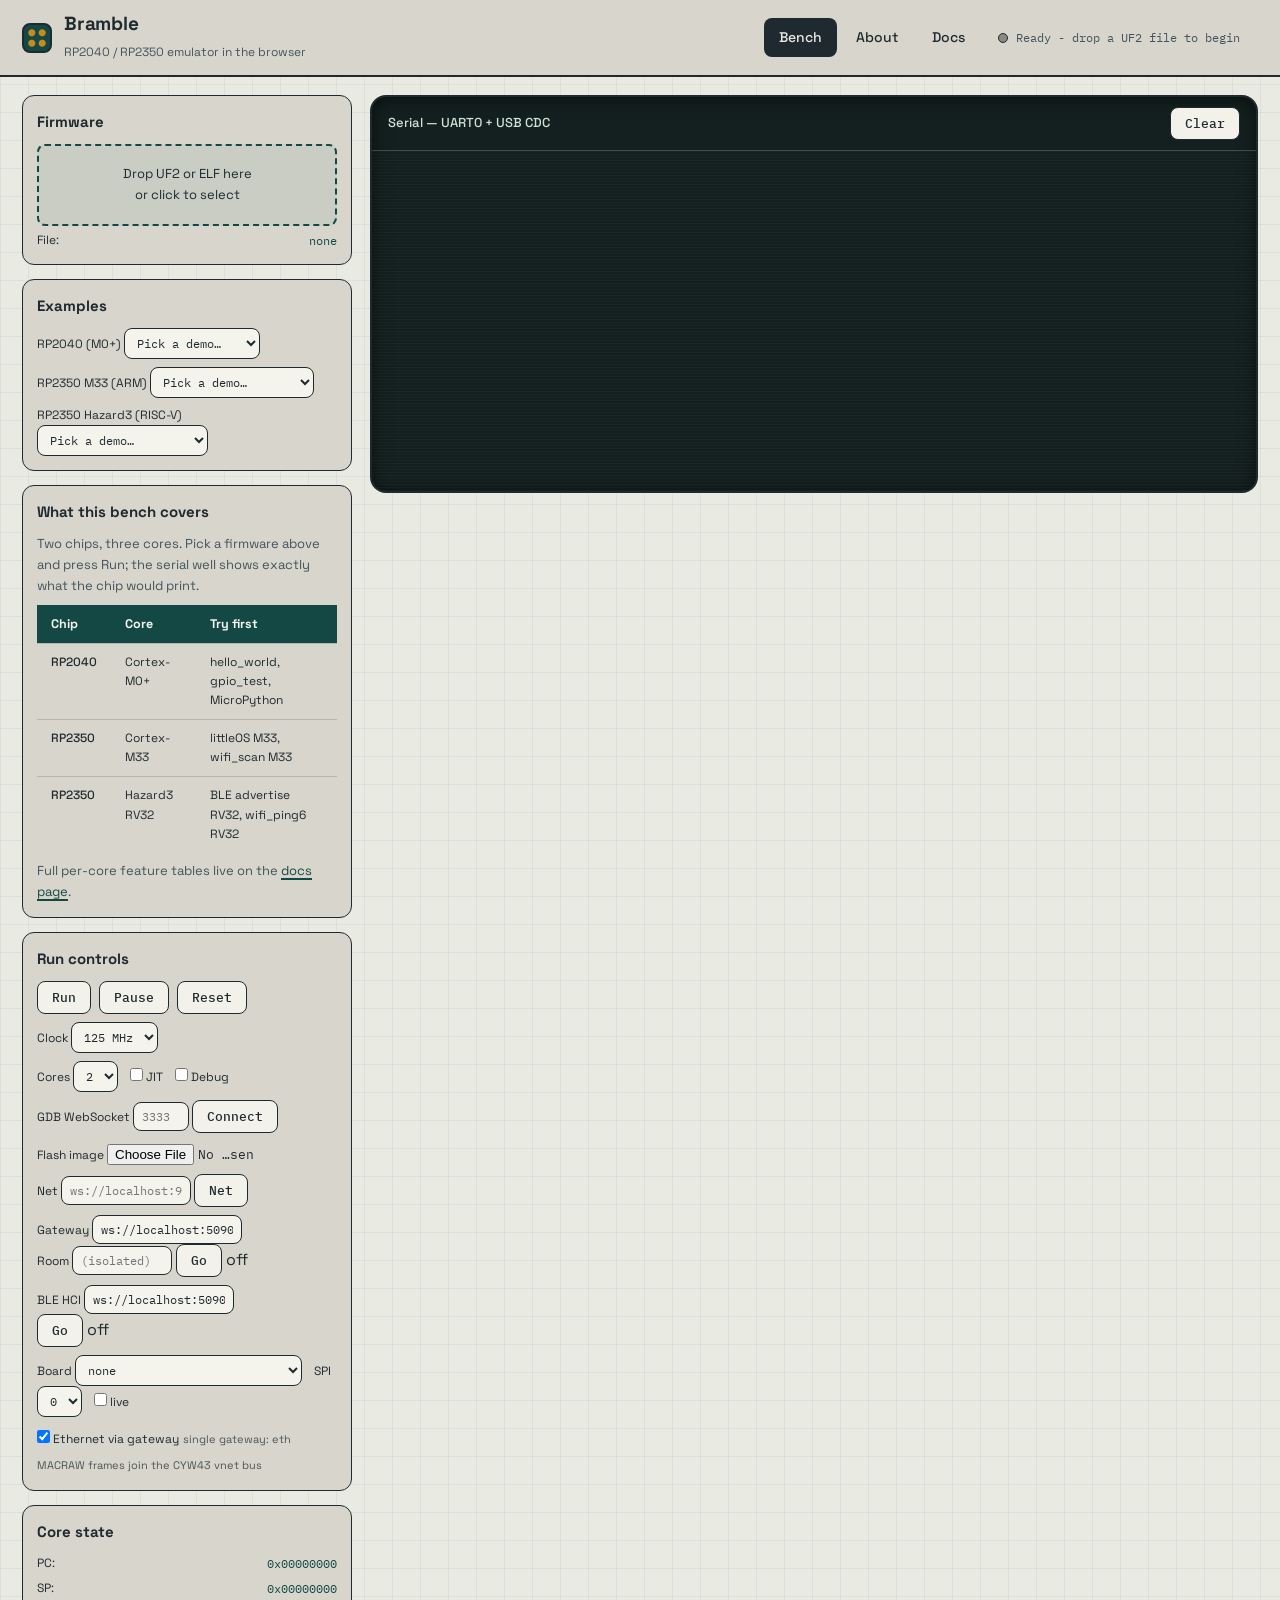
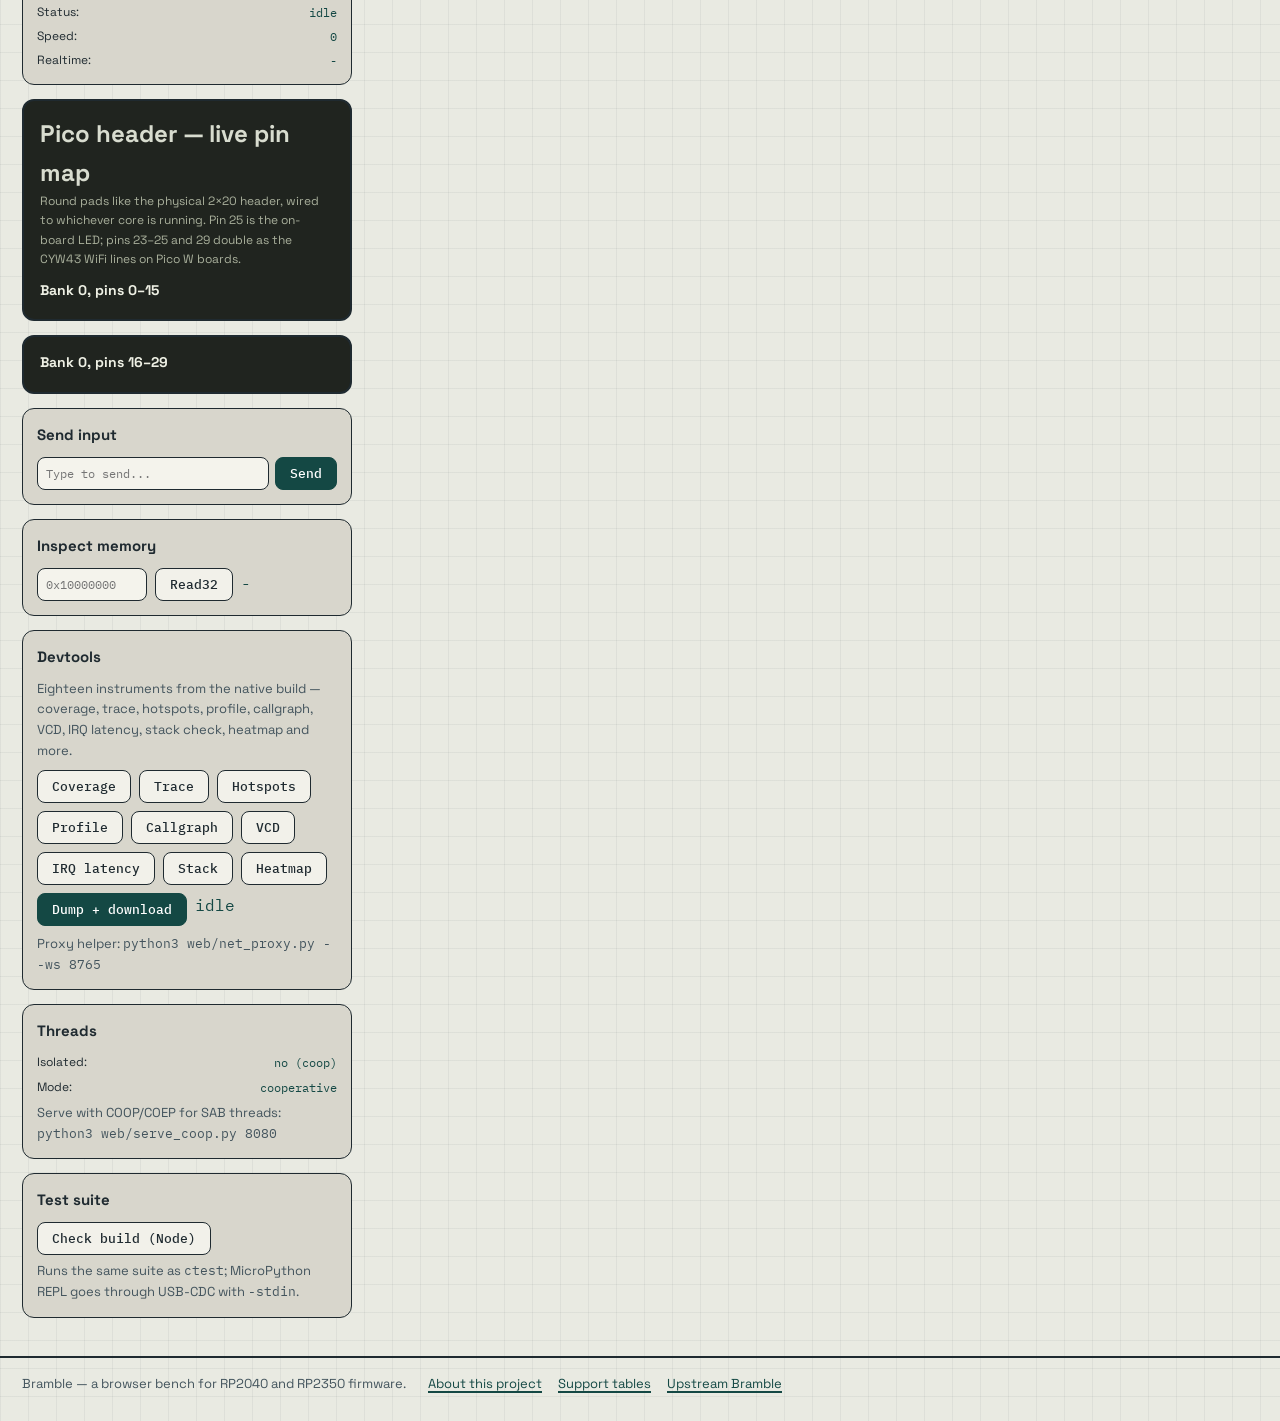
==== commit 7c6e538b: "eth via single gateway: W5500 MACRAW sock0 joins shared vnet bus (gateway DHCP/ARP, WiFi+eth coexist" ====
--- a/web/index.html
+++ b/web/index.html
@@ -199,6 +199,10 @@
         <label style="margin-left:8px">SPI <select id="board-spi"><option value="0">0</option><option value="1">1</option></select></label>
         <label style="margin-left:8px"><input type="checkbox" id="chk-board-live"> live</label>
       </div>
+      <div style="margin-top:8px">
+        <label><input type="checkbox" id="chk-eth-gw" checked> Ethernet via gateway</label>
+        <span style="font-size:11px;opacity:.75">single gateway: eth MACRAW frames join the CYW43 vnet bus</span>
+      </div>
     </div>
 
     <div class="panel">
@@ -564,12 +568,15 @@
   // pico-eth/pico-eth2 board (WIZnet W5500-EVB-Pico/Pico2): separate SPI
   // board, off by default. bramble_init detaches, so re-apply the UI
   // selection here. Pico2 wiring is identical; only the SoC differs.
+  // Single-gateway default: MACRAW socket 0 joins the CYW43 vnet bus, so
+  // the SAME Go gateway serves WiFi + Ethernet (no second bridge).
   try {
     const b = ($('board-select') || {}).value || '';
     if (b === 'pico-eth' || b === 'pico-eth2') {
       const spi = parseInt(($('board-spi') || {}).value || '0', 10) || 0;
       const live = $('chk-board-live')?.checked ? 1 : 0;
       mod._bramble_board_eth(1, live, spi);
+      try { mod._bramble_w5500_gw_enable($('chk-eth-gw')?.checked ? 1 : 0); } catch(e2) {}
       $('status').textContent += ' + ' + b;
     }
   } catch(e) {}
@@ -705,9 +712,11 @@
         mod._bramble_net_set_connected(1); mod._bramble_net_enable(1);
         // If a pico-eth board is selected, the proxy speaks for it
         // (same 8-socket model; bramble_w5500_push_rx targets the board).
+        // Single-gateway default keeps MACRAW on the shared vnet bus too.
         if ((($('board-select') || {}).value || '').startsWith('pico-eth')) {
           const spi = parseInt(($('board-spi') || {}).value || '0', 10) || 0;
           try { mod._bramble_board_eth(1, 1, spi); } catch(e2) {}
+          try { mod._bramble_w5500_gw_enable($('chk-eth-gw')?.checked ? 1 : 0); } catch(e3) {}
         }
       } catch(e) {}
     };
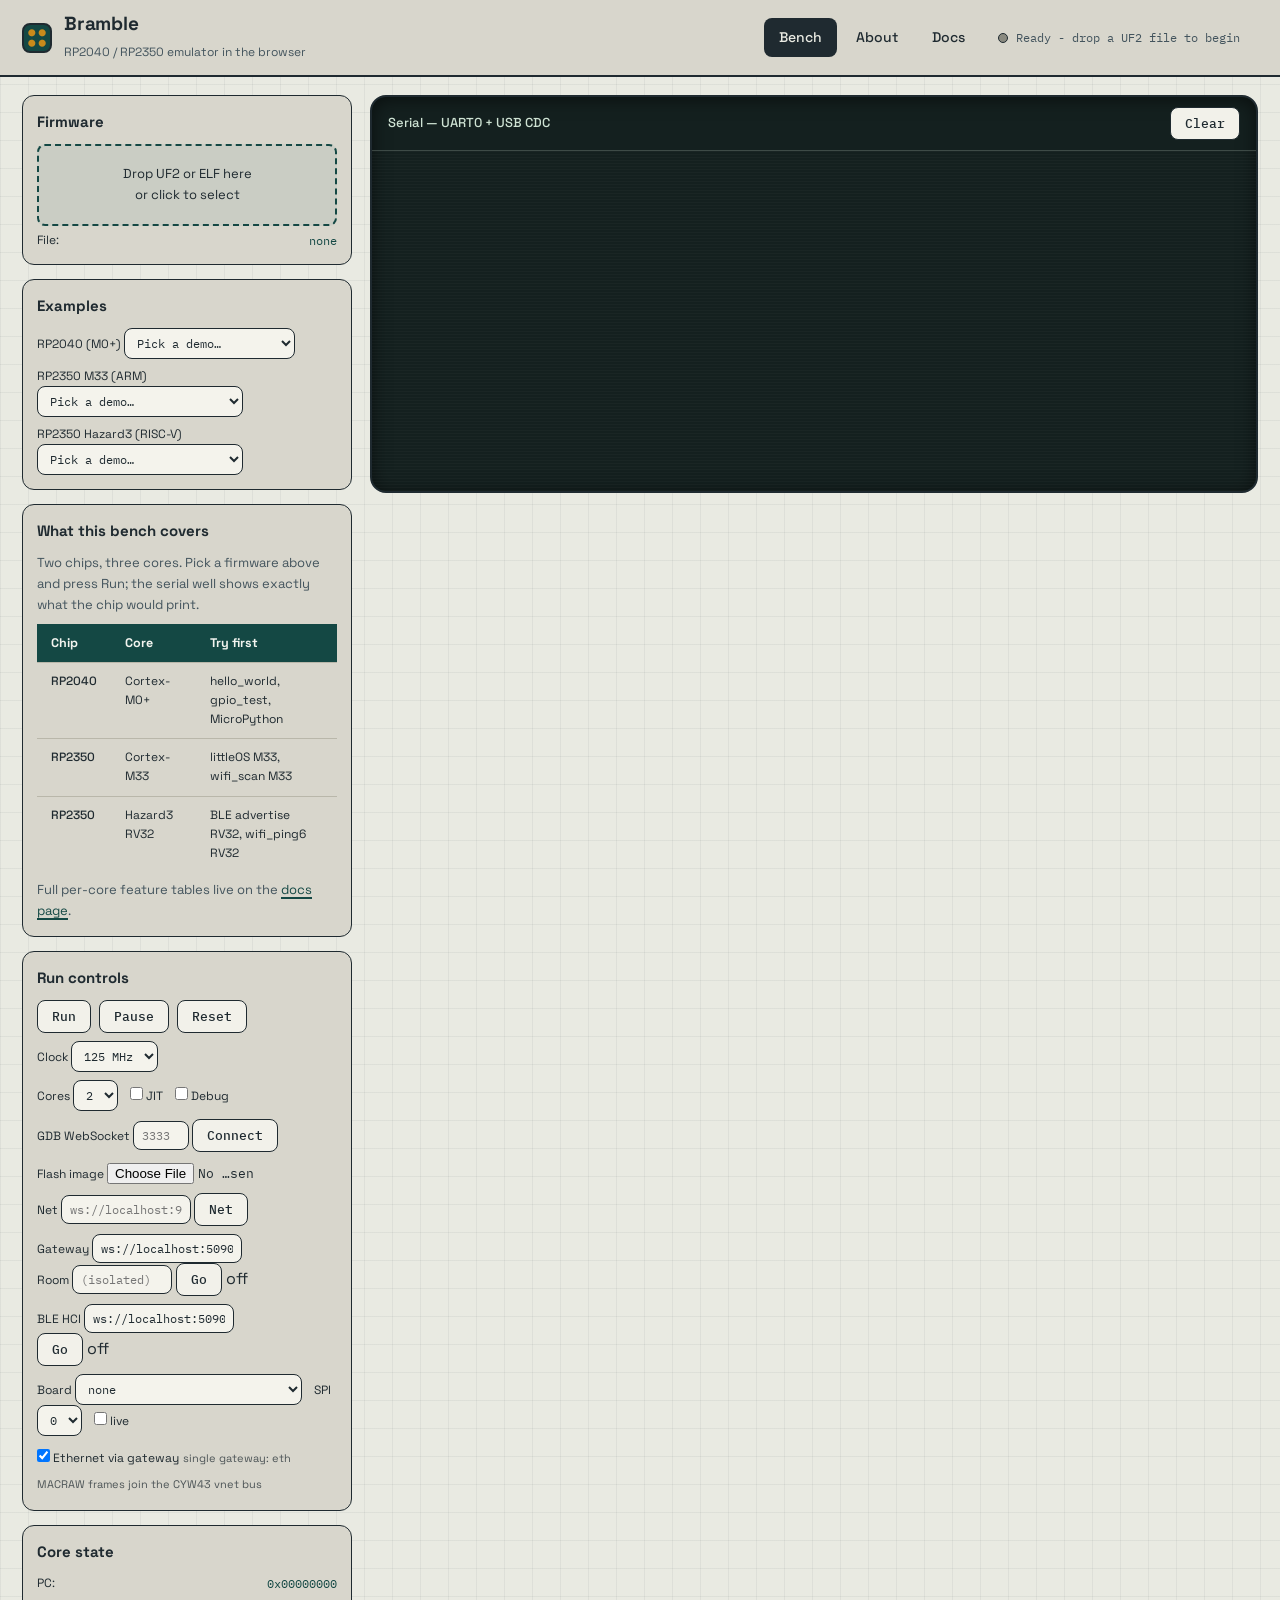
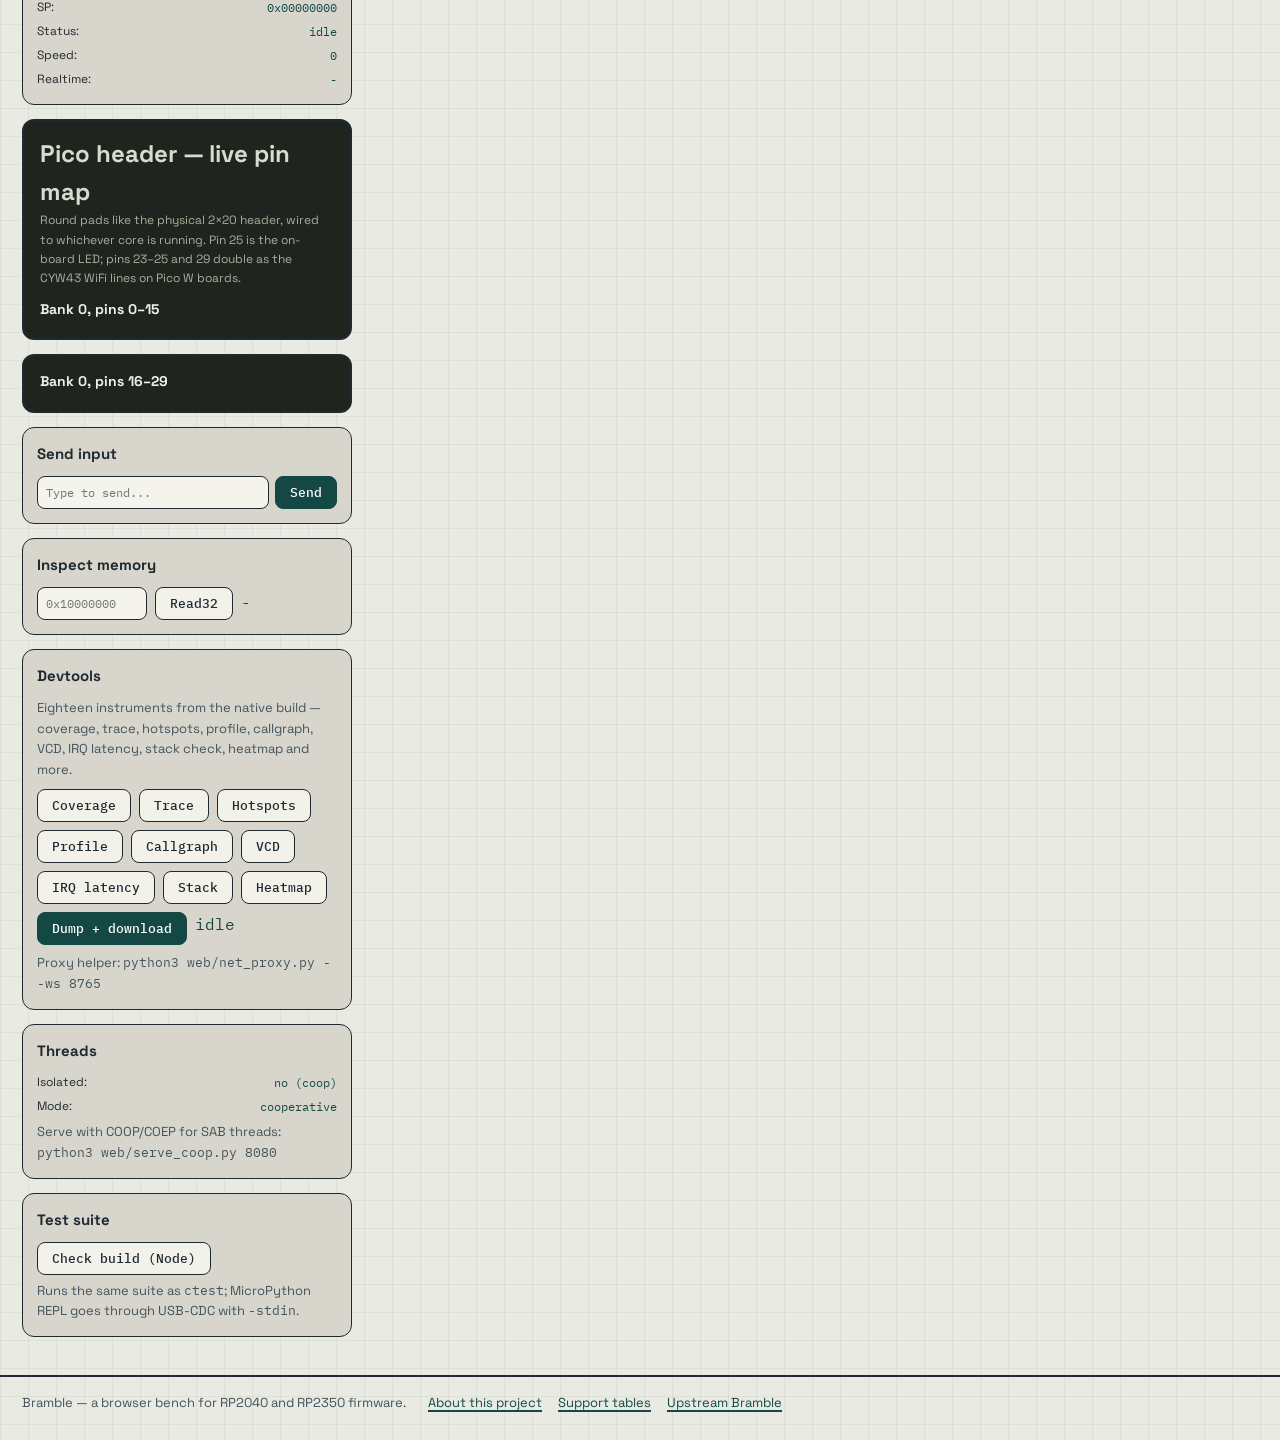
==== commit 63bf2a6f: "eth-http round 2: REQUEST opt54 fix, browser presets, sweep 59/60 ARM patch_request stamped opt54 se" ====
--- a/web/index.html
+++ b/web/index.html
@@ -71,6 +71,8 @@
             <option value="wifi_scan.uf2">WiFi scan</option>
             <option value="wifi_ping.uf2">WiFi ping</option>
             <option value="wifi_webserver.uf2">WiFi webserver</option>
+            <option value="eth_dhcp.uf2">ETH DHCP (pico-eth)</option>
+            <option value="eth_http.uf2">ETH HTTP (pico-eth)</option>
           </select>
         </label>
         <label>RP2350 M33 (ARM)
@@ -99,6 +101,8 @@
             <option value="wifi_scan_pico2.uf2">WiFi scan M33</option>
             <option value="wifi_ping_pico2.uf2">WiFi ping M33</option>
             <option value="wifi_webserver_pico2.uf2">WiFi webserver M33</option>
+            <option value="eth_dhcp_pico2.uf2">ETH DHCP M33 (pico-eth2)</option>
+            <option value="eth_http_pico2.uf2">ETH HTTP M33 (pico-eth2)</option>
           </select>
         </label>
         <label>RP2350 Hazard3 (RISC-V)
@@ -131,6 +135,8 @@
             <option value="wifi_webserver_rv32.uf2">WiFi webserver RV32</option>
             <option value="wifi_ble_adv_rv32.uf2">BLE advertise RV32</option>
             <option value="wifi_ble_gatt_rv32.uf2">BLE GATT RV32</option>
+            <option value="eth_dhcp_rv32.uf2">ETH DHCP RV32 (pico-eth)</option>
+            <option value="eth_http_rv32.uf2">ETH HTTP RV32 (pico-eth)</option>
           </select>
         </label>
       </div>
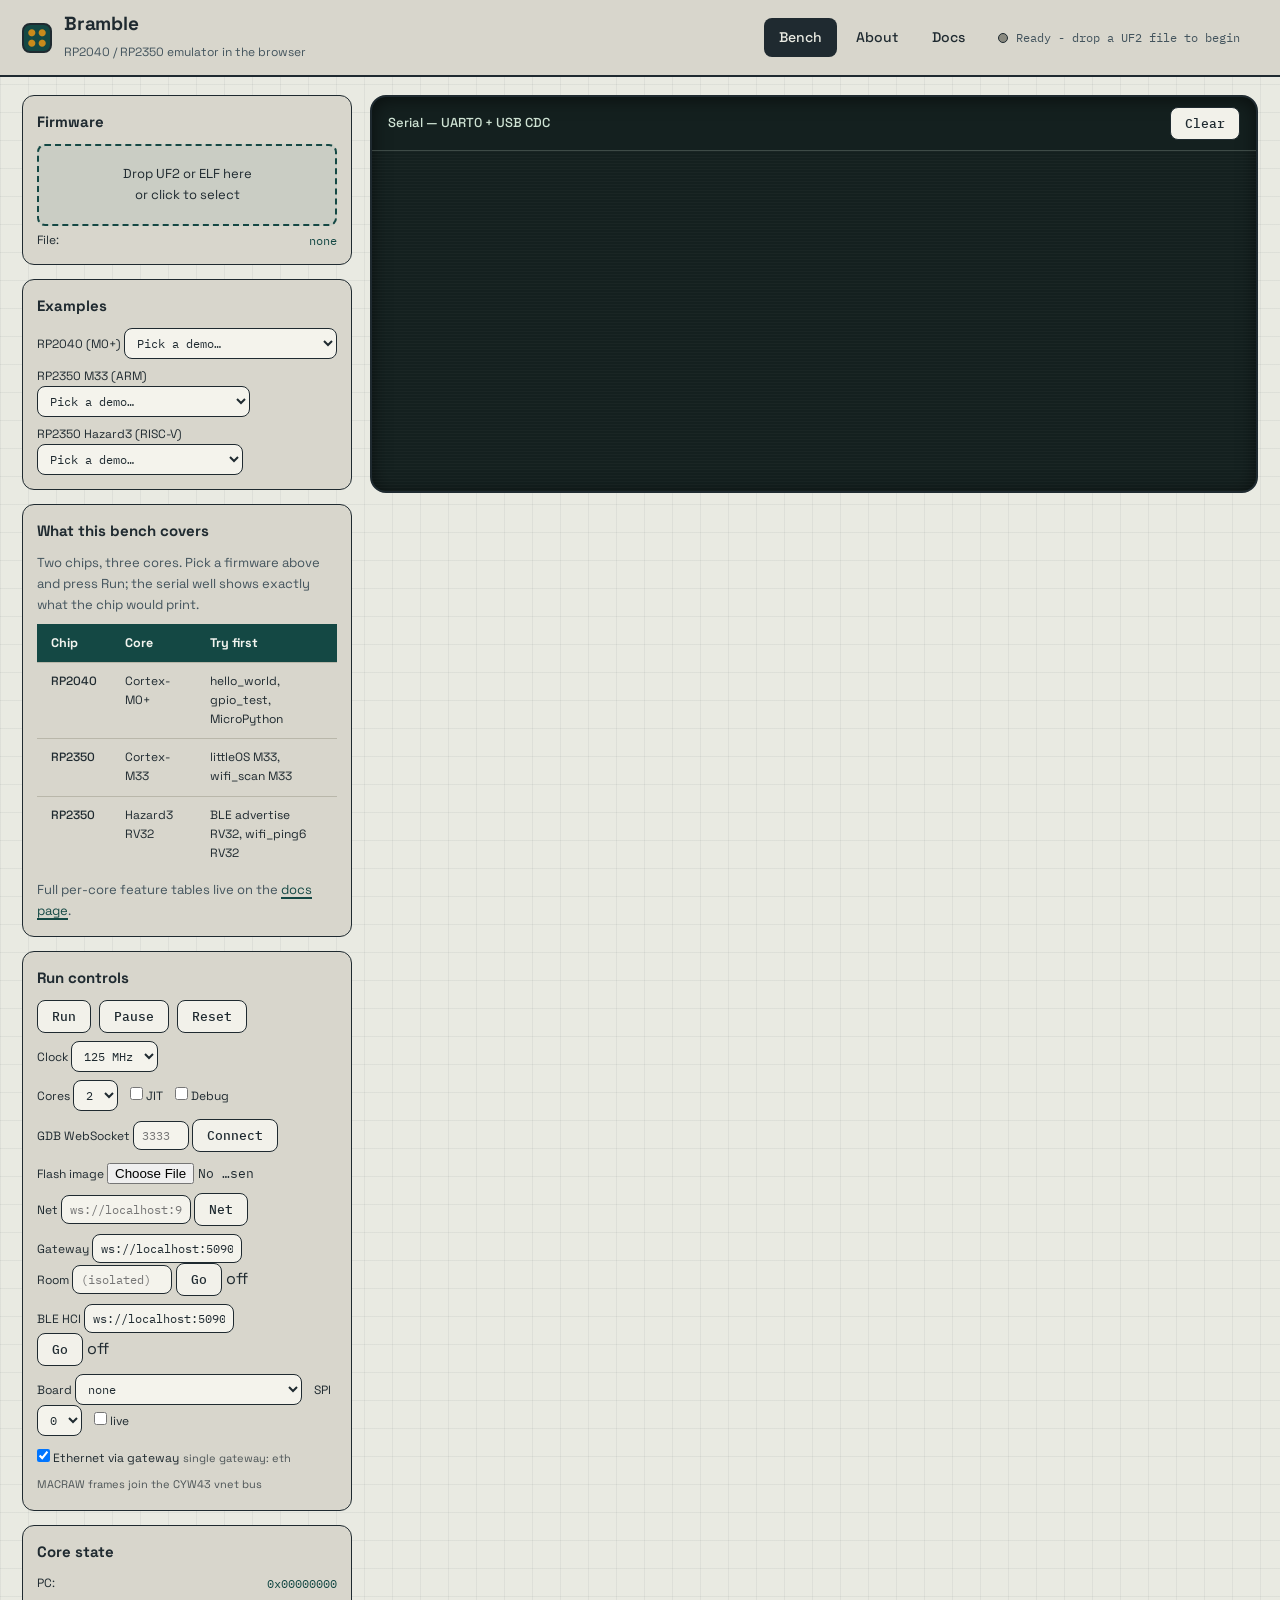
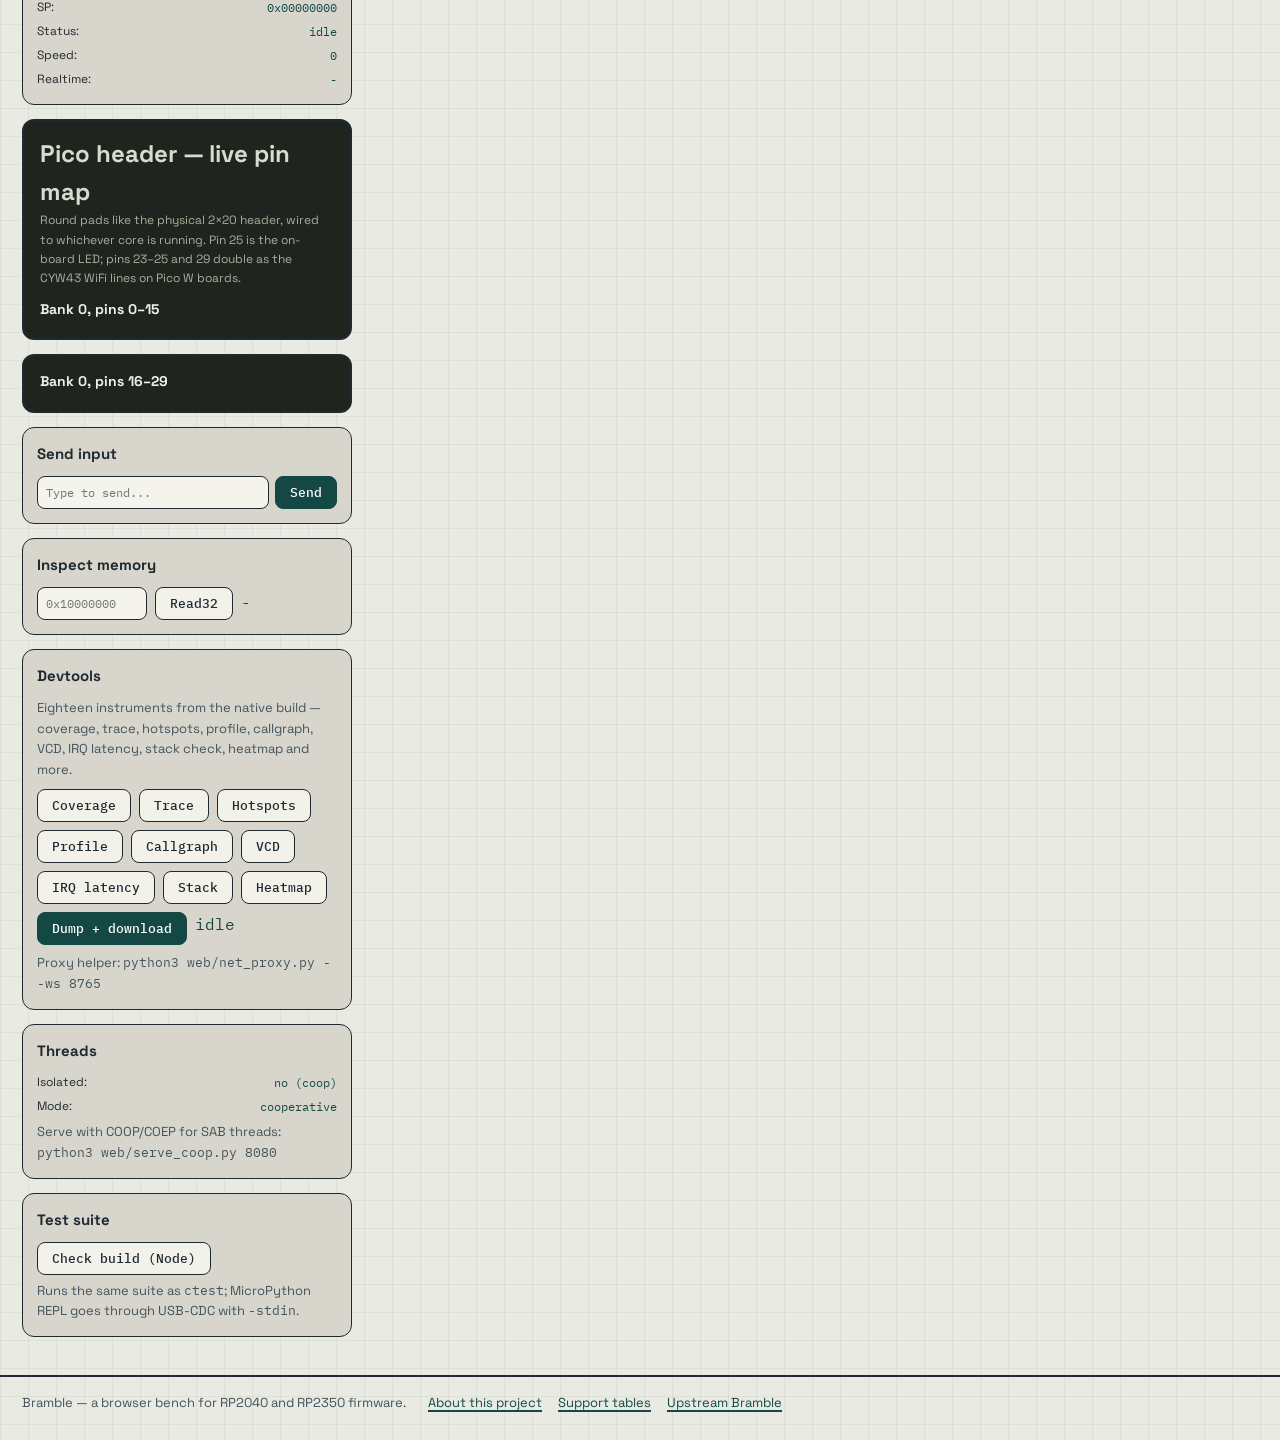
==== commit f2a57ebf: "eth gaps: ioLibrary DHCP green (M0+), ARM ble_adv boots, docs+WASM+examples mirror (411/411, sweep 5" ====
--- a/web/index.html
+++ b/web/index.html
@@ -73,6 +73,7 @@
             <option value="wifi_webserver.uf2">WiFi webserver</option>
             <option value="eth_dhcp.uf2">ETH DHCP (pico-eth)</option>
             <option value="eth_http.uf2">ETH HTTP (pico-eth)</option>
+            <option value="ble_adv.uf2">BLE advertise M0+ (CYW43)</option>
           </select>
         </label>
         <label>RP2350 M33 (ARM)
@@ -103,6 +104,7 @@
             <option value="wifi_webserver_pico2.uf2">WiFi webserver M33</option>
             <option value="eth_dhcp_pico2.uf2">ETH DHCP M33 (pico-eth2)</option>
             <option value="eth_http_pico2.uf2">ETH HTTP M33 (pico-eth2)</option>
+            <option value="ble_adv_pico2.uf2">BLE advertise M33 (CYW43)</option>
           </select>
         </label>
         <label>RP2350 Hazard3 (RISC-V)
